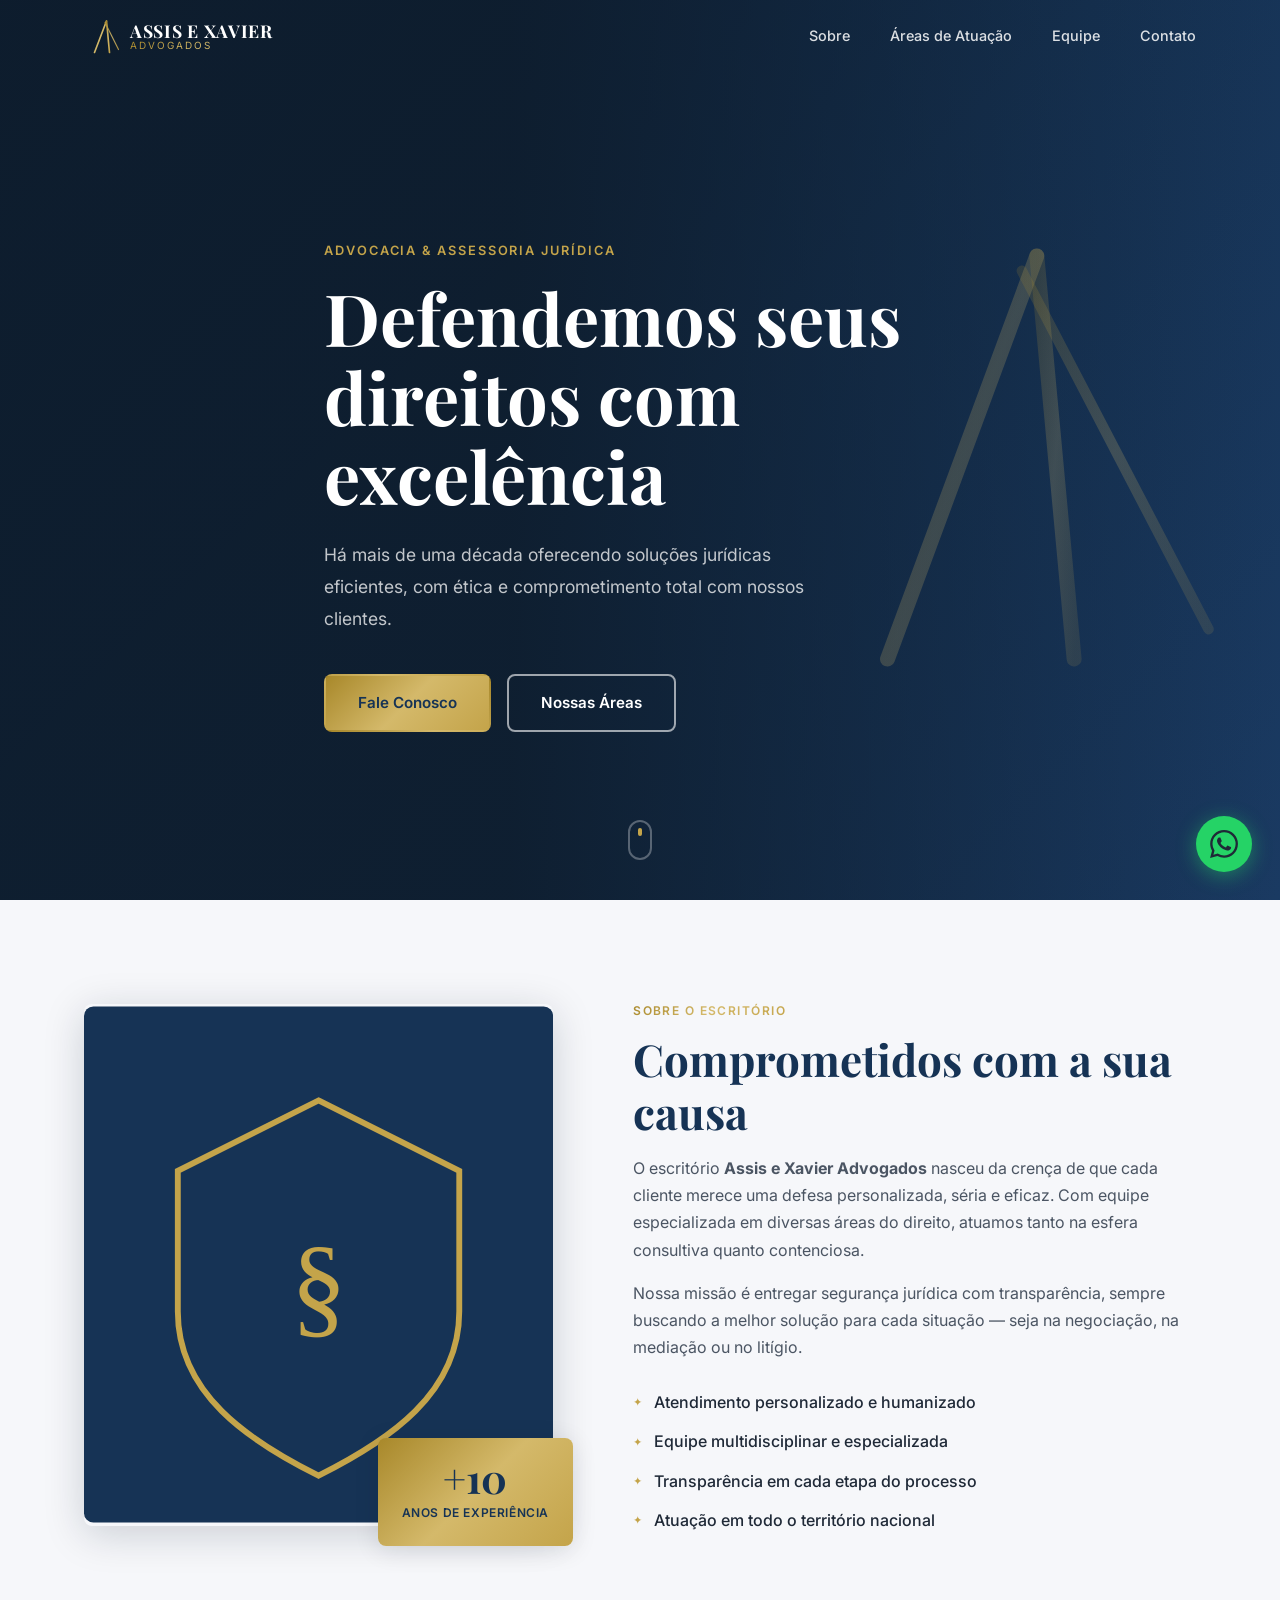
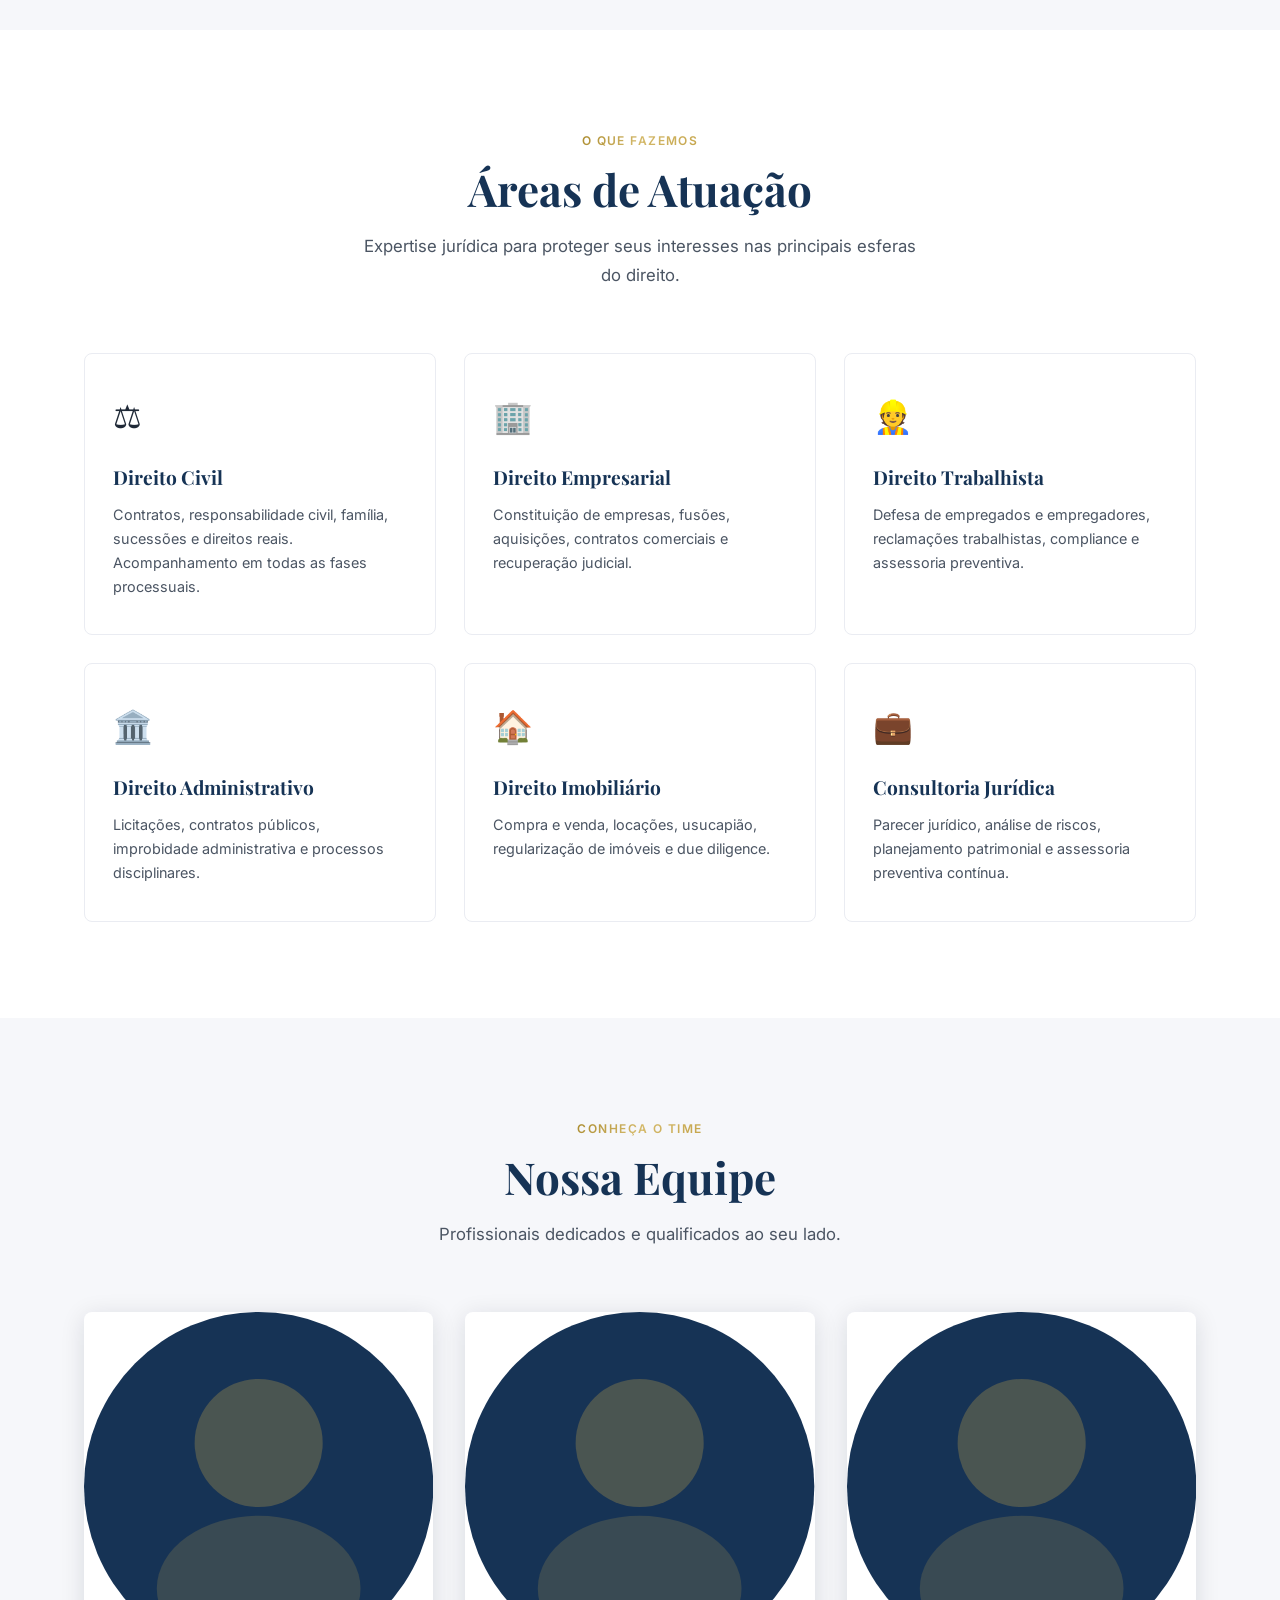
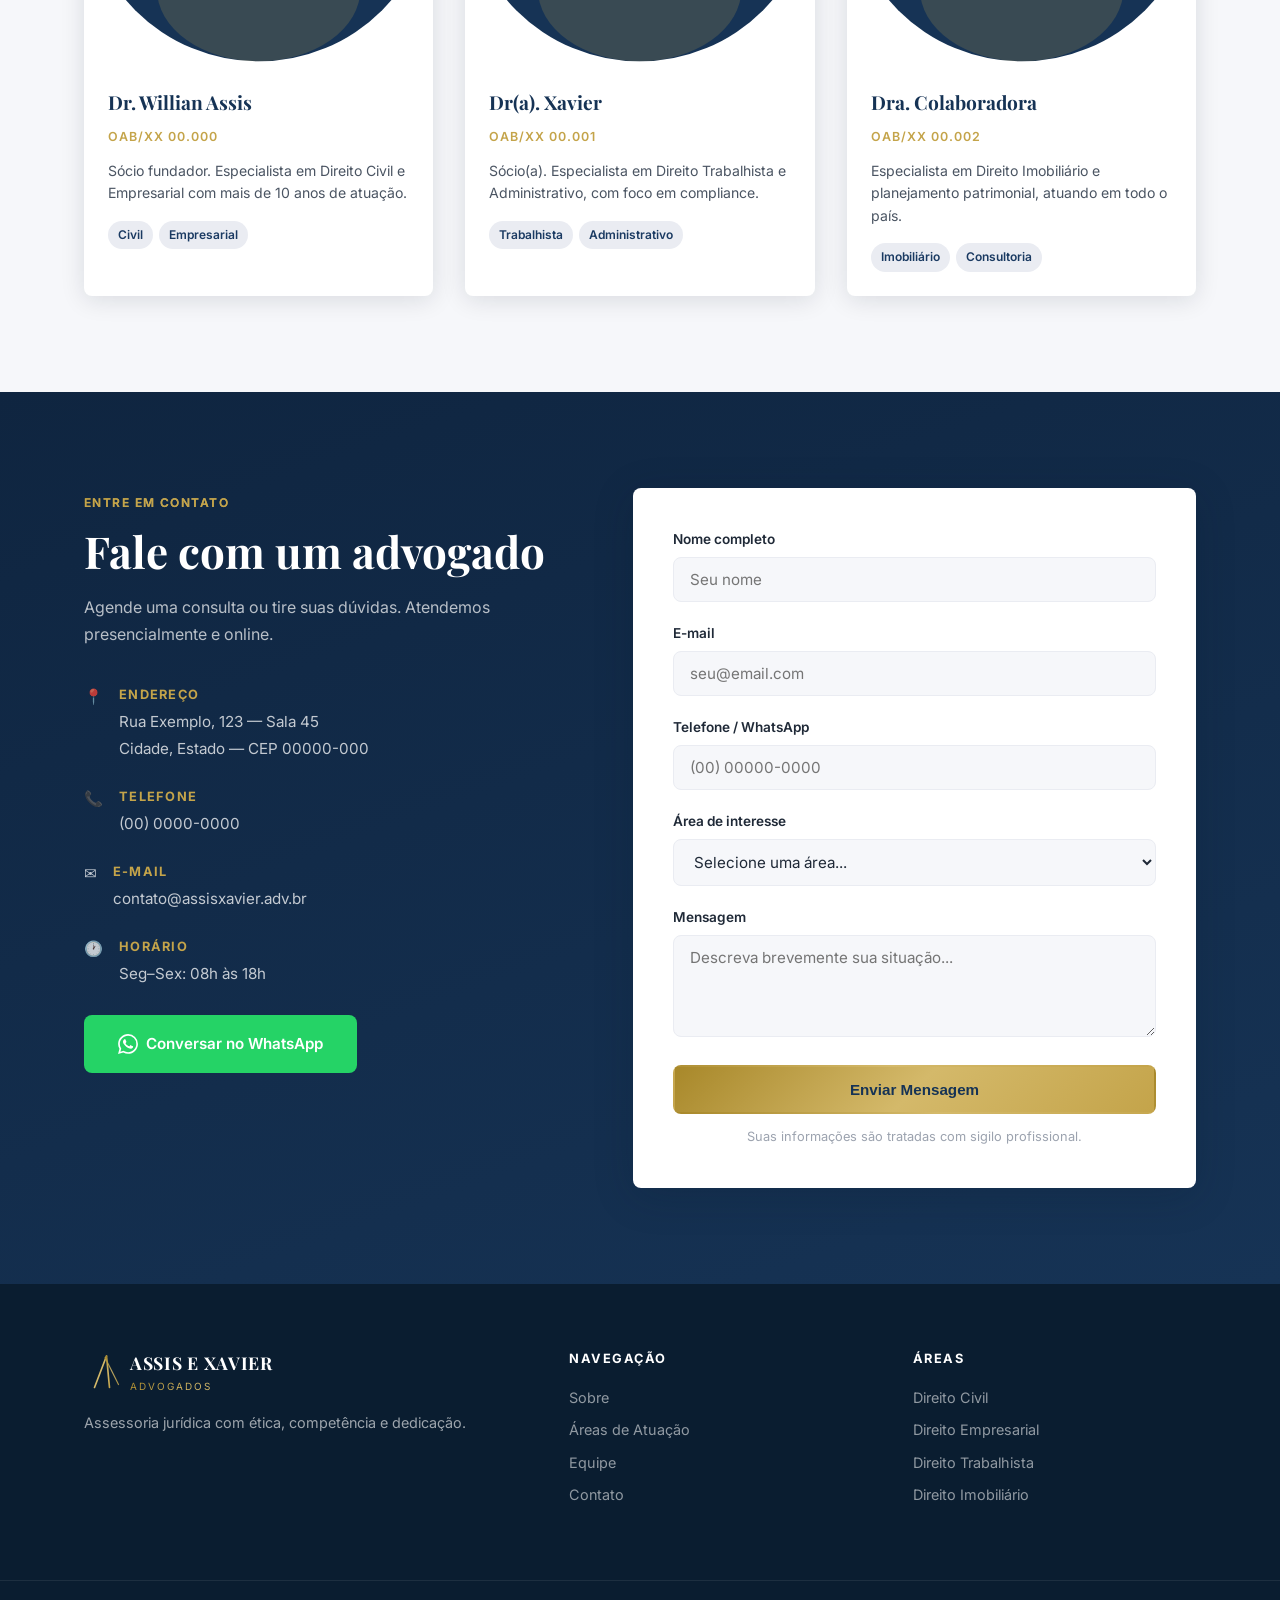
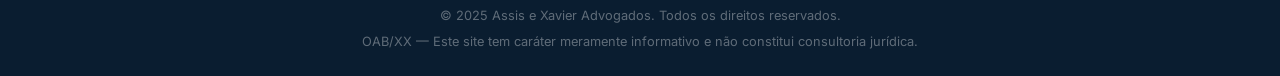
==== index.html @ 9a2f0e6f "Publish site preview via GitHub Pages" ====
<!DOCTYPE html>
<html lang="pt-BR">
<head>
  <meta charset="UTF-8" />
  <meta name="viewport" content="width=device-width, initial-scale=1.0" />
  <meta name="description" content="Assis e Xavier Advogados — Assessoria jurídica com excelência, ética e comprometimento." />
  <title>Assis e Xavier Advogados</title>
  <link rel="preconnect" href="https://fonts.googleapis.com" />
  <link rel="preconnect" href="https://fonts.gstatic.com" crossorigin />
  <link href="https://fonts.googleapis.com/css2?family=Playfair+Display:wght@400;600;700&family=Inter:wght@300;400;500;600&display=swap" rel="stylesheet" />
  <link rel="stylesheet" href="assets/css/style.css" />
</head>
<body>

  <!-- NAVBAR -->
  <header class="navbar" id="navbar">
    <div class="container navbar__inner">
      <a href="#inicio" class="navbar__logo">
        <svg class="logo-monogram" viewBox="0 0 48 52" fill="none" xmlns="http://www.w3.org/2000/svg" aria-hidden="true">
          <defs>
            <linearGradient id="gold-nav" x1="0%" y1="0%" x2="100%" y2="100%">
              <stop offset="0%" stop-color="#a8882a"/>
              <stop offset="50%" stop-color="#d4b96a"/>
              <stop offset="100%" stop-color="#c4a44a"/>
            </linearGradient>
          </defs>
          <line x1="14" y1="48" x2="30" y2="6" stroke="url(#gold-nav)" stroke-width="2.2" stroke-linecap="round"/>
          <line x1="30" y1="6" x2="34" y2="48" stroke="url(#gold-nav)" stroke-width="2.2" stroke-linecap="round"/>
          <line x1="18" y1="34" x2="32" y2="34" stroke="url(#gold-nav)" stroke-width="2.2" stroke-linecap="round"/>
          <line x1="28" y1="8" x2="46" y2="44" stroke="url(#gold-nav)" stroke-width="1.6" stroke-linecap="round" opacity="0.85"/>
        </svg>
        <div class="logo-text">
          <span class="logo-main">Assis e Xavier</span>
          <span class="logo-sub">Advogados</span>
        </div>
      </a>
      <nav class="navbar__nav" id="nav-menu">
        <a href="#sobre">Sobre</a>
        <a href="#areas">Áreas de Atuação</a>
        <a href="#equipe">Equipe</a>
        <a href="#contato">Contato</a>
      </nav>
      <button class="navbar__toggle" id="nav-toggle" aria-label="Menu">
        <span></span><span></span><span></span>
      </button>
    </div>
  </header>

  <!-- HERO -->
  <section class="hero" id="inicio">
    <div class="hero__overlay"></div>
    <svg class="hero__monogram" viewBox="0 0 300 320" fill="none" xmlns="http://www.w3.org/2000/svg" aria-hidden="true">
      <defs>
        <linearGradient id="gold-hero" x1="0%" y1="0%" x2="100%" y2="100%">
          <stop offset="0%" stop-color="#a8882a" stop-opacity="0.18"/>
          <stop offset="50%" stop-color="#d4b96a" stop-opacity="0.22"/>
          <stop offset="100%" stop-color="#c4a44a" stop-opacity="0.14"/>
        </linearGradient>
      </defs>
      <line x1="80" y1="300" x2="180" y2="30" stroke="url(#gold-hero)" stroke-width="10" stroke-linecap="round"/>
      <line x1="180" y1="30" x2="205" y2="300" stroke="url(#gold-hero)" stroke-width="10" stroke-linecap="round"/>
      <line x1="105" y1="210" x2="195" y2="210" stroke="url(#gold-hero)" stroke-width="10" stroke-linecap="round"/>
      <line x1="170" y1="40" x2="295" y2="280" stroke="url(#gold-hero)" stroke-width="7" stroke-linecap="round"/>
    </svg>
    <div class="container hero__content">
      <p class="hero__eyebrow">Advocacia &amp; Assessoria Jurídica</p>
      <h1 class="hero__title">Defendemos seus<br />direitos com excelência</h1>
      <p class="hero__subtitle">
        Há mais de uma década oferecendo soluções jurídicas eficientes,
        com ética e comprometimento total com nossos clientes.
      </p>
      <div class="hero__actions">
        <a href="#contato" class="btn btn--primary">Fale Conosco</a>
        <a href="#areas" class="btn btn--outline">Nossas Áreas</a>
      </div>
    </div>
    <div class="hero__scroll-hint"><span></span></div>
  </section>

  <!-- SOBRE -->
  <section class="section sobre" id="sobre">
    <div class="container sobre__grid">
      <div class="sobre__visual">
        <div class="sobre__badge">
          <strong>+10</strong>
          <span>anos de experiência</span>
        </div>
        <div class="sobre__img-wrap">
          <div class="sobre__img-placeholder">
            <svg viewBox="0 0 200 220" fill="none" xmlns="http://www.w3.org/2000/svg">
              <rect width="200" height="220" rx="4" fill="#163355"/>
              <path d="M100 40 L160 70 L160 130 C160 165 130 185 100 200 C70 185 40 165 40 130 L40 70 Z" fill="none" stroke="#c4a44a" stroke-width="2.5"/>
              <text x="100" y="135" text-anchor="middle" fill="#c4a44a" font-size="48" font-family="serif">§</text>
            </svg>
          </div>
        </div>
      </div>
      <div class="sobre__text">
        <span class="section-eyebrow">Sobre o escritório</span>
        <h2 class="section-title">Comprometidos com a sua causa</h2>
        <p>O escritório <strong>Assis e Xavier Advogados</strong> nasceu da crença de que cada cliente merece uma defesa personalizada, séria e eficaz. Com equipe especializada em diversas áreas do direito, atuamos tanto na esfera consultiva quanto contenciosa.</p>
        <p>Nossa missão é entregar segurança jurídica com transparência, sempre buscando a melhor solução para cada situação — seja na negociação, na mediação ou no litígio.</p>
        <ul class="sobre__diferenciais">
          <li><span class="diferencial-icon">✦</span> Atendimento personalizado e humanizado</li>
          <li><span class="diferencial-icon">✦</span> Equipe multidisciplinar e especializada</li>
          <li><span class="diferencial-icon">✦</span> Transparência em cada etapa do processo</li>
          <li><span class="diferencial-icon">✦</span> Atuação em todo o território nacional</li>
        </ul>
      </div>
    </div>
  </section>

  <!-- ÁREAS -->
  <section class="section areas" id="areas">
    <div class="container">
      <div class="section-header">
        <span class="section-eyebrow">O que fazemos</span>
        <h2 class="section-title">Áreas de Atuação</h2>
        <p class="section-desc">Expertise jurídica para proteger seus interesses nas principais esferas do direito.</p>
      </div>
      <div class="areas__grid">
        <div class="area-card"><div class="area-card__icon">⚖️</div><h3>Direito Civil</h3><p>Contratos, responsabilidade civil, família, sucessões e direitos reais. Acompanhamento em todas as fases processuais.</p></div>
        <div class="area-card"><div class="area-card__icon">🏢</div><h3>Direito Empresarial</h3><p>Constituição de empresas, fusões, aquisições, contratos comerciais e recuperação judicial.</p></div>
        <div class="area-card"><div class="area-card__icon">👷</div><h3>Direito Trabalhista</h3><p>Defesa de empregados e empregadores, reclamações trabalhistas, compliance e assessoria preventiva.</p></div>
        <div class="area-card"><div class="area-card__icon">🏛️</div><h3>Direito Administrativo</h3><p>Licitações, contratos públicos, improbidade administrativa e processos disciplinares.</p></div>
        <div class="area-card"><div class="area-card__icon">🏠</div><h3>Direito Imobiliário</h3><p>Compra e venda, locações, usucapião, regularização de imóveis e due diligence.</p></div>
        <div class="area-card"><div class="area-card__icon">💼</div><h3>Consultoria Jurídica</h3><p>Parecer jurídico, análise de riscos, planejamento patrimonial e assessoria preventiva contínua.</p></div>
      </div>
    </div>
  </section>

  <!-- EQUIPE -->
  <section class="section equipe" id="equipe">
    <div class="container">
      <div class="section-header">
        <span class="section-eyebrow">Conheça o time</span>
        <h2 class="section-title">Nossa Equipe</h2>
        <p class="section-desc">Profissionais dedicados e qualificados ao seu lado.</p>
      </div>
      <div class="equipe__grid">
        <div class="membro-card">
          <div class="membro-card__avatar"><svg viewBox="0 0 120 120" xmlns="http://www.w3.org/2000/svg"><circle cx="60" cy="60" r="60" fill="#163355"/><circle cx="60" cy="45" r="22" fill="#c4a44a" opacity="0.3"/><ellipse cx="60" cy="95" rx="35" ry="25" fill="#c4a44a" opacity="0.2"/></svg></div>
          <div class="membro-card__info">
            <h3>Dr. Willian Assis</h3>
            <span class="membro-oab">OAB/XX 00.000</span>
            <p>Sócio fundador. Especialista em Direito Civil e Empresarial com mais de 10 anos de atuação.</p>
            <div class="membro-card__areas"><span>Civil</span><span>Empresarial</span></div>
          </div>
        </div>
        <div class="membro-card">
          <div class="membro-card__avatar"><svg viewBox="0 0 120 120" xmlns="http://www.w3.org/2000/svg"><circle cx="60" cy="60" r="60" fill="#163355"/><circle cx="60" cy="45" r="22" fill="#c4a44a" opacity="0.3"/><ellipse cx="60" cy="95" rx="35" ry="25" fill="#c4a44a" opacity="0.2"/></svg></div>
          <div class="membro-card__info">
            <h3>Dr(a). Xavier</h3>
            <span class="membro-oab">OAB/XX 00.001</span>
            <p>Sócio(a). Especialista em Direito Trabalhista e Administrativo, com foco em compliance.</p>
            <div class="membro-card__areas"><span>Trabalhista</span><span>Administrativo</span></div>
          </div>
        </div>
        <div class="membro-card">
          <div class="membro-card__avatar"><svg viewBox="0 0 120 120" xmlns="http://www.w3.org/2000/svg"><circle cx="60" cy="60" r="60" fill="#163355"/><circle cx="60" cy="45" r="22" fill="#c4a44a" opacity="0.3"/><ellipse cx="60" cy="95" rx="35" ry="25" fill="#c4a44a" opacity="0.2"/></svg></div>
          <div class="membro-card__info">
            <h3>Dra. Colaboradora</h3>
            <span class="membro-oab">OAB/XX 00.002</span>
            <p>Especialista em Direito Imobiliário e planejamento patrimonial, atuando em todo o país.</p>
            <div class="membro-card__areas"><span>Imobiliário</span><span>Consultoria</span></div>
          </div>
        </div>
      </div>
    </div>
  </section>

  <!-- CONTATO -->
  <section class="section contato" id="contato">
    <div class="container contato__grid">
      <div class="contato__info">
        <span class="section-eyebrow">Entre em contato</span>
        <h2 class="section-title">Fale com um advogado</h2>
        <p>Agende uma consulta ou tire suas dúvidas. Atendemos presencialmente e online.</p>
        <ul class="contato__lista">
          <li><span class="contato-icon">📍</span><div><strong>Endereço</strong><span>Rua Exemplo, 123 — Sala 45<br />Cidade, Estado — CEP 00000-000</span></div></li>
          <li><span class="contato-icon">📞</span><div><strong>Telefone</strong><span>(00) 0000-0000</span></div></li>
          <li><span class="contato-icon">✉️</span><div><strong>E-mail</strong><span>contato@assisxavier.adv.br</span></div></li>
          <li><span class="contato-icon">🕐</span><div><strong>Horário</strong><span>Seg–Sex: 08h às 18h</span></div></li>
        </ul>
        <a href="https://wa.me/5500000000000" class="btn btn--whatsapp" target="_blank" rel="noopener">
          <svg viewBox="0 0 24 24" fill="currentColor" width="20" height="20"><path d="M17.472 14.382c-.297-.149-1.758-.867-2.03-.967-.273-.099-.471-.148-.67.15-.197.297-.767.966-.94 1.164-.173.199-.347.223-.644.075-.297-.15-1.255-.463-2.39-1.475-.883-.788-1.48-1.761-1.653-2.059-.173-.297-.018-.458.13-.606.134-.133.298-.347.446-.52.149-.174.198-.298.298-.497.099-.198.05-.371-.025-.52-.075-.149-.669-1.612-.916-2.207-.242-.579-.487-.5-.669-.51-.173-.008-.371-.01-.57-.01-.198 0-.52.074-.792.372-.272.297-1.04 1.016-1.04 2.479 0 1.462 1.065 2.875 1.213 3.074.149.198 2.096 3.2 5.077 4.487.709.306 1.262.489 1.694.625.712.227 1.36.195 1.871.118.571-.085 1.758-.719 2.006-1.413.248-.694.248-1.289.173-1.413-.074-.124-.272-.198-.57-.347m-5.421 7.403h-.004a9.87 9.87 0 01-5.031-1.378l-.361-.214-3.741.982.998-3.648-.235-.374a9.86 9.86 0 01-1.51-5.26c.001-5.45 4.436-9.884 9.888-9.884 2.64 0 5.122 1.03 6.988 2.898a9.825 9.825 0 012.893 6.994c-.003 5.45-4.437 9.884-9.885 9.884m8.413-18.297A11.815 11.815 0 0012.05 0C5.495 0 .16 5.335.157 11.892c0 2.096.547 4.142 1.588 5.945L.057 24l6.305-1.654a11.882 11.882 0 005.683 1.448h.005c6.554 0 11.89-5.335 11.893-11.893a11.821 11.821 0 00-3.48-8.413z"/></svg>
          Conversar no WhatsApp
        </a>
      </div>
      <form class="contato__form" id="form-contato" novalidate>
        <div class="form-group"><label for="nome">Nome completo</label><input type="text" id="nome" name="nome" placeholder="Seu nome" required /></div>
        <div class="form-group"><label for="email">E-mail</label><input type="email" id="email" name="email" placeholder="seu@email.com" required /></div>
        <div class="form-group"><label for="telefone">Telefone / WhatsApp</label><input type="tel" id="telefone" name="telefone" placeholder="(00) 00000-0000" /></div>
        <div class="form-group"><label for="assunto">Área de interesse</label><select id="assunto" name="assunto"><option value="">Selecione uma área...</option><option>Direito Civil</option><option>Direito Empresarial</option><option>Direito Trabalhista</option><option>Direito Administrativo</option><option>Direito Imobiliário</option><option>Consultoria Jurídica</option><option>Outro</option></select></div>
        <div class="form-group"><label for="mensagem">Mensagem</label><textarea id="mensagem" name="mensagem" rows="4" placeholder="Descreva brevemente sua situação..."></textarea></div>
        <button type="submit" class="btn btn--primary btn--full">Enviar Mensagem</button>
        <p class="form-disclaimer">Suas informações são tratadas com sigilo profissional.</p>
      </form>
    </div>
  </section>

  <!-- FOOTER -->
  <footer class="footer">
    <div class="container footer__inner">
      <div class="footer__brand">
        <div class="footer__logo">
          <svg class="logo-monogram" viewBox="0 0 48 52" fill="none" xmlns="http://www.w3.org/2000/svg">
            <defs><linearGradient id="gold-ft" x1="0%" y1="0%" x2="100%" y2="100%"><stop offset="0%" stop-color="#a8882a"/><stop offset="50%" stop-color="#d4b96a"/><stop offset="100%" stop-color="#c4a44a"/></linearGradient></defs>
            <line x1="14" y1="48" x2="30" y2="6" stroke="url(#gold-ft)" stroke-width="2.2" stroke-linecap="round"/>
            <line x1="30" y1="6" x2="34" y2="48" stroke="url(#gold-ft)" stroke-width="2.2" stroke-linecap="round"/>
            <line x1="18" y1="34" x2="32" y2="34" stroke="url(#gold-ft)" stroke-width="2.2" stroke-linecap="round"/>
            <line x1="28" y1="8" x2="46" y2="44" stroke="url(#gold-ft)" stroke-width="1.6" stroke-linecap="round" opacity="0.85"/>
          </svg>
          <div class="logo-text"><span class="logo-main">Assis e Xavier</span><span class="logo-sub">Advogados</span></div>
        </div>
        <p>Assessoria jurídica com ética, competência e dedicação.</p>
      </div>
      <div class="footer__links"><h4>Navegação</h4><a href="#sobre">Sobre</a><a href="#areas">Áreas de Atuação</a><a href="#equipe">Equipe</a><a href="#contato">Contato</a></div>
      <div class="footer__links"><h4>Áreas</h4><a href="#areas">Direito Civil</a><a href="#areas">Direito Empresarial</a><a href="#areas">Direito Trabalhista</a><a href="#areas">Direito Imobiliário</a></div>
    </div>
    <div class="footer__bottom"><div class="container"><p>© 2025 Assis e Xavier Advogados. Todos os direitos reservados.</p><p>OAB/XX — Este site tem caráter meramente informativo e não constitui consultoria jurídica.</p></div></div>
  </footer>

  <a href="https://wa.me/5500000000000" class="whatsapp-float" target="_blank" rel="noopener" aria-label="WhatsApp">
    <svg viewBox="0 0 24 24" fill="currentColor"><path d="M17.472 14.382c-.297-.149-1.758-.867-2.03-.967-.273-.099-.471-.148-.67.15-.197.297-.767.966-.94 1.164-.173.199-.347.223-.644.075-.297-.15-1.255-.463-2.39-1.475-.883-.788-1.48-1.761-1.653-2.059-.173-.297-.018-.458.13-.606.134-.133.298-.347.446-.52.149-.174.198-.298.298-.497.099-.198.05-.371-.025-.52-.075-.149-.669-1.612-.916-2.207-.242-.579-.487-.5-.669-.51-.173-.008-.371-.01-.57-.01-.198 0-.52.074-.792.372-.272.297-1.04 1.016-1.04 2.479 0 1.462 1.065 2.875 1.213 3.074.149.198 2.096 3.2 5.077 4.487.709.306 1.262.489 1.694.625.712.227 1.36.195 1.871.118.571-.085 1.758-.719 2.006-1.413.248-.694.248-1.289.173-1.413-.074-.124-.272-.198-.57-.347m-5.421 7.403h-.004a9.87 9.87 0 01-5.031-1.378l-.361-.214-3.741.982.998-3.648-.235-.374a9.86 9.86 0 01-1.51-5.26c.001-5.45 4.436-9.884 9.888-9.884 2.64 0 5.122 1.03 6.988 2.898a9.825 9.825 0 012.893 6.994c-.003 5.45-4.437 9.884-9.885 9.884m8.413-18.297A11.815 11.815 0 0012.05 0C5.495 0 .16 5.335.157 11.892c0 2.096.547 4.142 1.588 5.945L.057 24l6.305-1.654a11.882 11.882 0 005.683 1.448h.005c6.554 0 11.89-5.335 11.893-11.893a11.821 11.821 0 00-3.48-8.413z"/></svg>
  </a>

  <script src="assets/js/main.js"></script>
</body>
</html>
---- assets/css/style.css ----
*, *::before, *::after { box-sizing: border-box; margin: 0; padding: 0; }

:root {
  --navy:    #163355;
  --navy-2:  #1a3a62;
  --navy-3:  #1f4275;
  --gold:    #c4a44a;
  --gold-lt: #d9bd72;
  --gold-dk: #a8882a;
  --gold-gradient: linear-gradient(135deg, #a8882a 0%, #d4b96a 50%, #c4a44a 100%);
  --white:   #ffffff;
  --gray-50: #f6f7fa;
  --gray-100:#eaecf2;
  --gray-400:#9ca3af;
  --gray-600:#4b5563;
  --gray-800:#1f2937;
  --font-serif: 'Playfair Display', Georgia, serif;
  --font-sans:  'Inter', system-ui, sans-serif;
  --radius: 8px;
  --shadow: 0 4px 24px rgba(13,27,42,.12);
  --shadow-lg: 0 8px 40px rgba(13,27,42,.18);
  --transition: .25s ease;
  --navbar-h: 72px;
}

html { scroll-behavior: smooth; }
body { font-family: var(--font-sans); color: var(--gray-800); background: var(--white); line-height: 1.7; -webkit-font-smoothing: antialiased; }
img { display: block; max-width: 100%; }
a { text-decoration: none; color: inherit; }

.container { max-width: 1160px; margin-inline: auto; padding-inline: 24px; }
.section { padding-block: 96px; }

.section-eyebrow {
  display: inline-block;
  font-size: .75rem;
  font-weight: 600;
  letter-spacing: .12em;
  text-transform: uppercase;
  background: var(--gold-gradient);
  -webkit-background-clip: text;
  -webkit-text-fill-color: transparent;
  background-clip: text;
  margin-bottom: 12px;
}

.section-title { font-family: var(--font-serif); font-size: clamp(1.75rem, 4vw, 2.75rem); font-weight: 700; color: var(--navy); line-height: 1.2; margin-bottom: 16px; }
.section-desc { font-size: 1.05rem; color: var(--gray-600); max-width: 560px; }
.section-header { text-align: center; margin-bottom: 64px; }
.section-header .section-desc { margin-inline: auto; }

.btn { display: inline-flex; align-items: center; gap: 8px; padding: 14px 32px; border-radius: var(--radius); font-weight: 600; font-size: .95rem; cursor: pointer; border: 2px solid transparent; transition: var(--transition); white-space: nowrap; }
.btn--primary { background: var(--gold-gradient); color: var(--navy); }
.btn--primary:hover { filter: brightness(1.1); transform: translateY(-2px); }
.btn--outline { border-color: rgba(255,255,255,.6); color: var(--white); }
.btn--outline:hover { background: rgba(255,255,255,.1); transform: translateY(-2px); }
.btn--whatsapp { background: #25d366; color: #fff; margin-top: 28px; }
.btn--whatsapp:hover { background: #1ebe5d; transform: translateY(-2px); }
.btn--full { width: 100%; justify-content: center; }

.navbar { position: fixed; top: 0; left: 0; right: 0; z-index: 100; height: var(--navbar-h); background: transparent; transition: background var(--transition), box-shadow var(--transition); }
.navbar.scrolled { background: var(--navy); box-shadow: 0 2px 20px rgba(0,0,0,.3); }
.navbar__inner { display: flex; align-items: center; justify-content: space-between; height: 100%; }
.navbar__logo { display: flex; align-items: center; gap: 10px; line-height: 1.1; }
.logo-monogram { width: 36px; height: 40px; flex-shrink: 0; }
.logo-text { display: flex; flex-direction: column; }
.navbar__logo .logo-main { font-family: var(--font-serif); font-size: 1.1rem; font-weight: 700; color: var(--white); letter-spacing: .04em; text-transform: uppercase; }
.navbar__logo .logo-sub { font-size: .62rem; letter-spacing: .2em; text-transform: uppercase; background: var(--gold-gradient); -webkit-background-clip: text; -webkit-text-fill-color: transparent; background-clip: text; }
.navbar__nav { display: flex; gap: 40px; align-items: center; }
.navbar__nav a { font-size: .9rem; font-weight: 500; color: rgba(255,255,255,.85); transition: color var(--transition); position: relative; }
.navbar__nav a::after { content: ''; position: absolute; bottom: -4px; left: 0; width: 0; height: 2px; background: var(--gold); transition: width var(--transition); }
.navbar__nav a:hover { color: var(--white); }
.navbar__nav a:hover::after { width: 100%; }
.navbar__toggle { display: none; flex-direction: column; gap: 5px; background: none; border: none; cursor: pointer; padding: 4px; }
.navbar__toggle span { display: block; width: 24px; height: 2px; background: var(--white); border-radius: 2px; transition: var(--transition); }

.hero { position: relative; min-height: 100vh; display: flex; align-items: center; background: linear-gradient(135deg, #0f2540 0%, var(--navy) 50%, var(--navy-2) 100%); overflow: hidden; }
.hero__monogram { position: absolute; right: 5%; top: 50%; transform: translateY(-50%); width: clamp(280px, 35vw, 500px); pointer-events: none; user-select: none; }
.hero__overlay { position: absolute; inset: 0; background: linear-gradient(to right, rgba(13,27,42,.85) 40%, transparent 100%); }
.hero__content { position: relative; z-index: 1; max-width: 680px; padding-top: var(--navbar-h); }
.hero__eyebrow { font-size: .8rem; font-weight: 600; letter-spacing: .15em; text-transform: uppercase; color: var(--gold); margin-bottom: 16px; }
.hero__title { font-family: var(--font-serif); font-size: clamp(2.5rem, 6vw, 4.5rem); font-weight: 700; color: var(--white); line-height: 1.1; margin-bottom: 24px; }
.hero__subtitle { font-size: 1.1rem; color: rgba(255,255,255,.75); max-width: 520px; margin-bottom: 40px; line-height: 1.8; }
.hero__actions { display: flex; gap: 16px; flex-wrap: wrap; }
.hero__scroll-hint { position: absolute; bottom: 40px; left: 50%; transform: translateX(-50%); }
.hero__scroll-hint span { display: block; width: 24px; height: 40px; border: 2px solid rgba(255,255,255,.3); border-radius: 12px; position: relative; }
.hero__scroll-hint span::after { content: ''; position: absolute; top: 6px; left: 50%; transform: translateX(-50%); width: 4px; height: 8px; background: var(--gold); border-radius: 2px; animation: scroll-dot 1.8s ease-in-out infinite; }
@keyframes scroll-dot { 0%, 100% { transform: translateX(-50%) translateY(0); opacity: 1; } 80% { transform: translateX(-50%) translateY(12px); opacity: 0; } }

.sobre { background: var(--gray-50); }
.sobre__grid { display: grid; grid-template-columns: 1fr 1.2fr; gap: 80px; align-items: center; }
.sobre__visual { position: relative; }
.sobre__img-wrap { border-radius: var(--radius); overflow: hidden; box-shadow: var(--shadow-lg); }
.sobre__img-placeholder svg { width: 100%; height: auto; display: block; aspect-ratio: 9/10; }
.sobre__badge { position: absolute; bottom: -20px; right: -20px; background: var(--gold-gradient); color: var(--navy); border-radius: var(--radius); padding: 20px 24px; text-align: center; box-shadow: var(--shadow); z-index: 1; }
.sobre__badge strong { display: block; font-family: var(--font-serif); font-size: 2.5rem; font-weight: 700; line-height: 1; }
.sobre__badge span { font-size: .75rem; font-weight: 600; letter-spacing: .05em; text-transform: uppercase; }
.sobre__text p { color: var(--gray-600); margin-bottom: 16px; }
.sobre__diferenciais { list-style: none; margin-top: 28px; display: flex; flex-direction: column; gap: 12px; }
.sobre__diferenciais li { display: flex; align-items: center; gap: 12px; font-weight: 500; color: var(--gray-800); }
.diferencial-icon { color: var(--gold); font-size: .7rem; flex-shrink: 0; }

.areas { background: var(--white); }
.areas__grid { display: grid; grid-template-columns: repeat(3, 1fr); gap: 28px; }
.area-card { padding: 36px 28px; border: 1px solid var(--gray-100); border-radius: var(--radius); transition: transform var(--transition), box-shadow var(--transition), border-color var(--transition); }
.area-card:hover { transform: translateY(-6px); box-shadow: var(--shadow-lg); border-color: var(--gold-lt); }
.area-card__icon { font-size: 2rem; margin-bottom: 16px; }
.area-card h3 { font-family: var(--font-serif); font-size: 1.2rem; color: var(--navy); margin-bottom: 10px; }
.area-card p { font-size: .9rem; color: var(--gray-600); line-height: 1.65; }

.equipe { background: var(--gray-50); }
.equipe__grid { display: grid; grid-template-columns: repeat(3, 1fr); gap: 32px; }
.membro-card { background: var(--white); border-radius: var(--radius); overflow: hidden; box-shadow: var(--shadow); transition: transform var(--transition), box-shadow var(--transition); }
.membro-card:hover { transform: translateY(-6px); box-shadow: var(--shadow-lg); }
.membro-card__avatar svg { width: 100%; aspect-ratio: 1; display: block; }
.membro-card__info { padding: 24px; }
.membro-card__info h3 { font-family: var(--font-serif); font-size: 1.2rem; color: var(--navy); margin-bottom: 4px; }
.membro-oab { display: inline-block; font-size: .78rem; font-weight: 600; letter-spacing: .08em; color: var(--gold); text-transform: uppercase; margin-bottom: 12px; }
.membro-card__info p { font-size: .88rem; color: var(--gray-600); line-height: 1.6; margin-bottom: 16px; }
.membro-card__areas { display: flex; flex-wrap: wrap; gap: 6px; }
.membro-card__areas span { background: var(--gray-100); color: var(--navy-2); font-size: .75rem; font-weight: 600; padding: 4px 10px; border-radius: 20px; }

.contato { background: linear-gradient(160deg, #0f2540 0%, var(--navy) 100%); color: var(--white); }
.contato .section-title { color: var(--white); }
.contato .section-eyebrow { -webkit-text-fill-color: var(--gold); color: var(--gold); }
.contato__grid { display: grid; grid-template-columns: 1fr 1.2fr; gap: 80px; align-items: start; }
.contato__info p { color: rgba(255,255,255,.7); margin-bottom: 0; font-size: 1rem; }
.contato__lista { list-style: none; margin-top: 36px; display: flex; flex-direction: column; gap: 24px; }
.contato__lista li { display: flex; align-items: flex-start; gap: 16px; }
.contato-icon { font-size: 1.2rem; flex-shrink: 0; margin-top: 2px; }
.contato__lista strong { display: block; font-size: .8rem; letter-spacing: .1em; text-transform: uppercase; color: var(--gold); margin-bottom: 2px; }
.contato__lista span { color: rgba(255,255,255,.75); font-size: .95rem; line-height: 1.5; }

.contato__form { background: var(--white); border-radius: var(--radius); padding: 40px; box-shadow: var(--shadow-lg); }
.form-group { margin-bottom: 20px; }
.form-group label { display: block; font-size: .85rem; font-weight: 600; color: var(--gray-800); margin-bottom: 6px; }
.form-group input, .form-group select, .form-group textarea { width: 100%; padding: 12px 16px; border: 1.5px solid var(--gray-100); border-radius: var(--radius); font-family: var(--font-sans); font-size: .95rem; color: var(--gray-800); background: var(--gray-50); transition: border-color var(--transition); outline: none; resize: vertical; }
.form-group input:focus, .form-group select:focus, .form-group textarea:focus { border-color: var(--navy-2); background: var(--white); }
.form-disclaimer { text-align: center; font-size: .8rem; color: var(--gray-400); margin-top: 12px; }

.footer { background: #0a1d30; color: rgba(255,255,255,.6); }
.footer__inner { display: grid; grid-template-columns: 1.5fr 1fr 1fr; gap: 60px; padding-block: 64px; }
.footer__logo { display: flex; align-items: center; gap: 10px; margin-bottom: 16px; }
.footer__logo .logo-monogram { width: 36px; height: 40px; }
.footer__brand .logo-main { font-family: var(--font-serif); font-size: 1.1rem; font-weight: 700; color: var(--white); text-transform: uppercase; letter-spacing: .04em; }
.footer__brand .logo-sub { font-size: .62rem; letter-spacing: .2em; text-transform: uppercase; background: var(--gold-gradient); -webkit-background-clip: text; -webkit-text-fill-color: transparent; background-clip: text; }
.footer__brand p { font-size: .9rem; line-height: 1.7; }
.footer__links h4 { font-size: .8rem; font-weight: 700; letter-spacing: .12em; text-transform: uppercase; color: var(--white); margin-bottom: 16px; }
.footer__links a { display: block; font-size: .9rem; color: rgba(255,255,255,.55); margin-bottom: 8px; transition: color var(--transition); }
.footer__links a:hover { color: var(--gold); }
.footer__bottom { border-top: 1px solid rgba(255,255,255,.08); padding-block: 24px; }
.footer__bottom .container { display: flex; flex-direction: column; gap: 4px; align-items: center; text-align: center; }
.footer__bottom p { font-size: .8rem; color: rgba(255,255,255,.35); }

.whatsapp-float { position: fixed; bottom: 28px; right: 28px; z-index: 200; width: 56px; height: 56px; background: #25d366; border-radius: 50%; display: flex; align-items: center; justify-content: center; box-shadow: 0 4px 20px rgba(37,211,102,.45); transition: transform var(--transition), box-shadow var(--transition); }
.whatsapp-float svg { width: 28px; height: 28px; }
.whatsapp-float:hover { transform: scale(1.1); box-shadow: 0 6px 28px rgba(37,211,102,.55); }

@media (max-width: 1024px) {
  .areas__grid, .equipe__grid { grid-template-columns: repeat(2, 1fr); }
  .sobre__grid { grid-template-columns: 1fr; gap: 60px; }
  .sobre__visual { max-width: 400px; margin-inline: auto; }
  .contato__grid { grid-template-columns: 1fr; gap: 48px; }
  .footer__inner { grid-template-columns: 1fr 1fr; }
}

@media (max-width: 768px) {
  :root { --navbar-h: 64px; }
  .section { padding-block: 64px; }
  .navbar__nav { display: none; position: absolute; top: var(--navbar-h); left: 0; right: 0; background: var(--navy); flex-direction: column; gap: 0; padding: 16px 0 24px; }
  .navbar__nav.open { display: flex; }
  .navbar__nav a { padding: 12px 24px; width: 100%; }
  .navbar__nav a::after { display: none; }
  .navbar__toggle { display: flex; }
  .areas__grid { grid-template-columns: 1fr; }
  .equipe__grid { grid-template-columns: 1fr; max-width: 400px; margin-inline: auto; }
  .footer__inner { grid-template-columns: 1fr; gap: 40px; }
  .contato__form { padding: 28px 20px; }
}
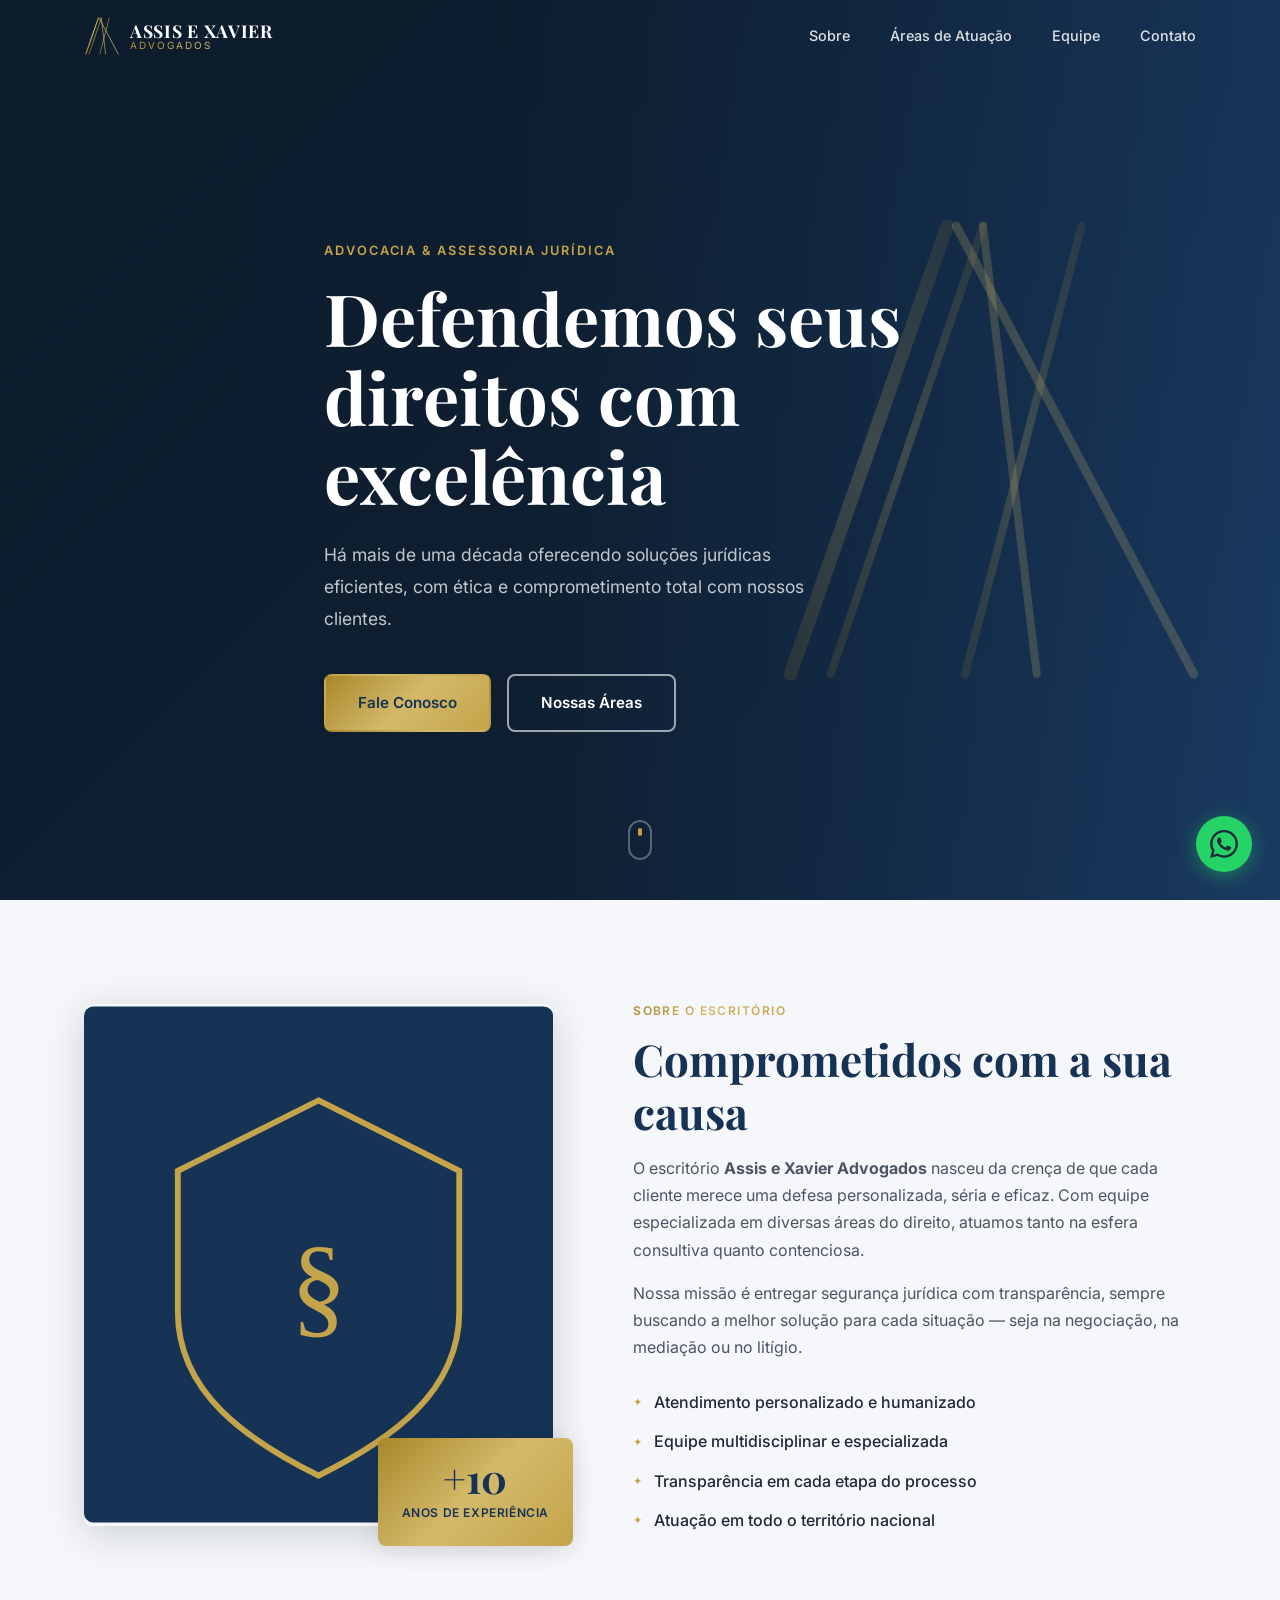
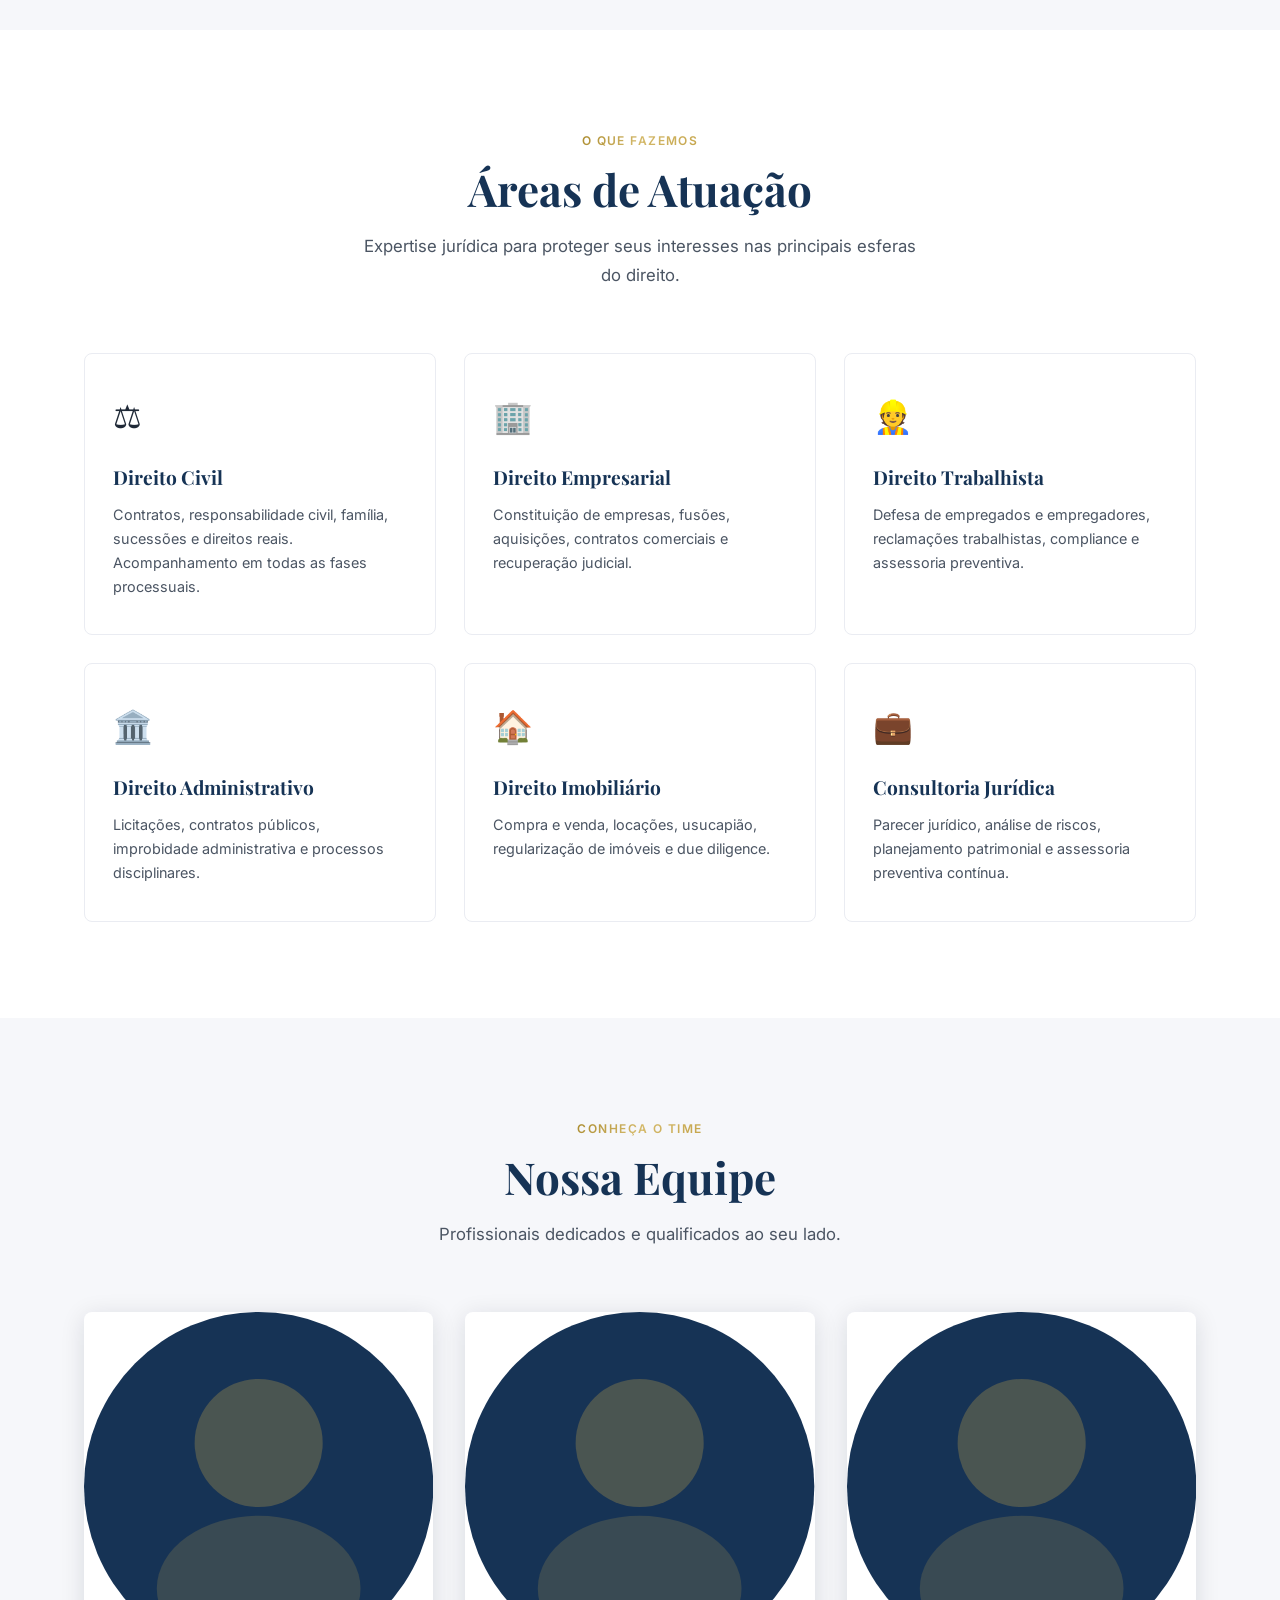
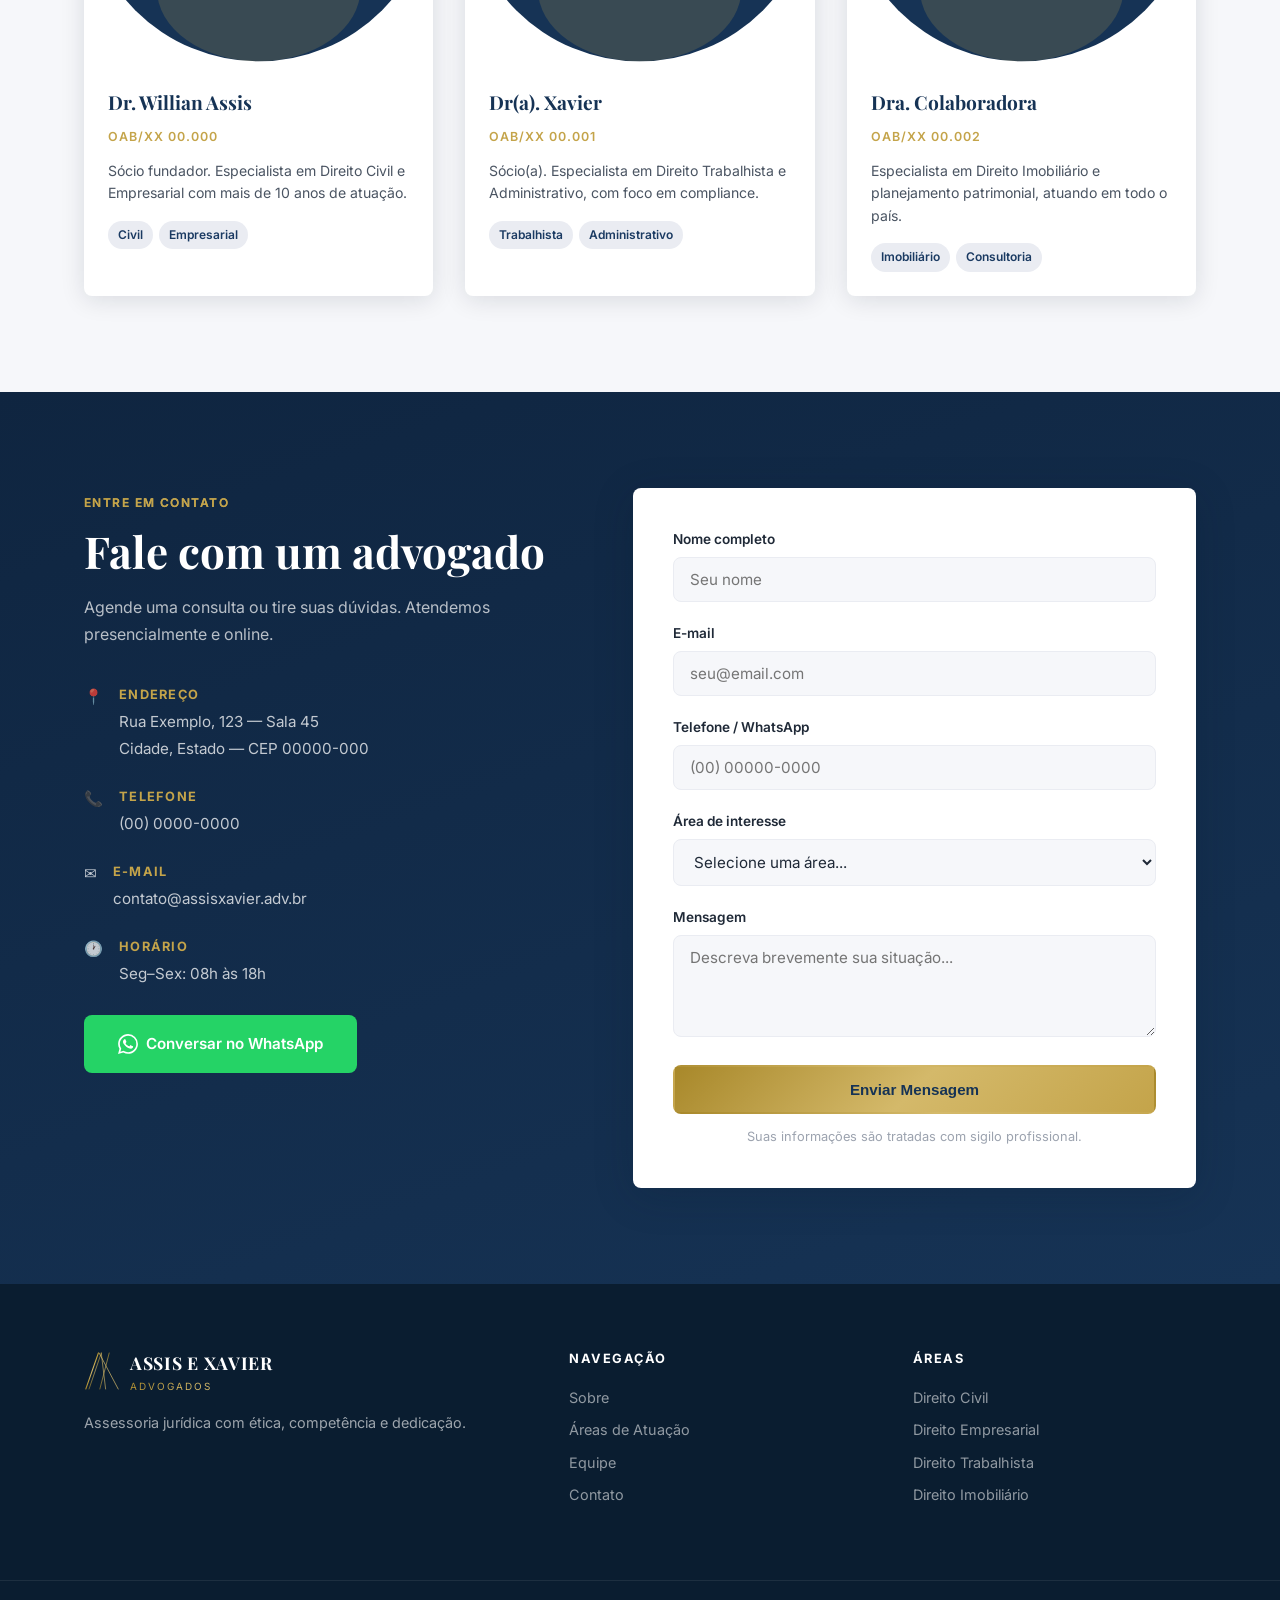
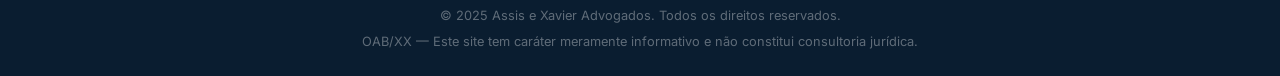
==== commit b90d40a8: "Fix AX monogram SVG to match brand logo" ====
--- a/index.html
+++ b/index.html
@@ -16,18 +16,20 @@
   <header class="navbar" id="navbar">
     <div class="container navbar__inner">
       <a href="#inicio" class="navbar__logo">
-        <svg class="logo-monogram" viewBox="0 0 48 52" fill="none" xmlns="http://www.w3.org/2000/svg" aria-hidden="true">
+        <svg class="logo-monogram" viewBox="0 0 100 110" fill="none" xmlns="http://www.w3.org/2000/svg" aria-hidden="true">
           <defs>
-            <linearGradient id="gold-nav" x1="0%" y1="0%" x2="100%" y2="100%">
+            <linearGradient id="gold-nav" x1="0%" y1="100%" x2="100%" y2="0%">
               <stop offset="0%" stop-color="#a8882a"/>
               <stop offset="50%" stop-color="#d4b96a"/>
-              <stop offset="100%" stop-color="#c4a44a"/>
+              <stop offset="100%" stop-color="#b8962e"/>
             </linearGradient>
           </defs>
-          <line x1="14" y1="48" x2="30" y2="6" stroke="url(#gold-nav)" stroke-width="2.2" stroke-linecap="round"/>
-          <line x1="30" y1="6" x2="34" y2="48" stroke="url(#gold-nav)" stroke-width="2.2" stroke-linecap="round"/>
-          <line x1="18" y1="34" x2="32" y2="34" stroke="url(#gold-nav)" stroke-width="2.2" stroke-linecap="round"/>
-          <line x1="28" y1="8" x2="46" y2="44" stroke="url(#gold-nav)" stroke-width="1.6" stroke-linecap="round" opacity="0.85"/>
+          <line x1="5" y1="105" x2="40" y2="5" stroke="url(#gold-nav)" stroke-width="3" stroke-linecap="round"/>
+          <line x1="14" y1="105" x2="48" y2="5" stroke="url(#gold-nav)" stroke-width="1.8" stroke-linecap="round"/>
+          <line x1="18" y1="72" x2="50" y2="72" stroke="url(#gold-nav)" stroke-width="2" stroke-linecap="round"/>
+          <line x1="48" y1="5" x2="60" y2="105" stroke="url(#gold-nav)" stroke-width="1.8" stroke-linecap="round"/>
+          <line x1="42" y1="5" x2="95" y2="105" stroke="url(#gold-nav)" stroke-width="2" stroke-linecap="round"/>
+          <line x1="70" y1="5" x2="44" y2="105" stroke="url(#gold-nav)" stroke-width="1.8" stroke-linecap="round"/>
         </svg>
         <div class="logo-text">
           <span class="logo-main">Assis e Xavier</span>
@@ -49,18 +51,20 @@
   <!-- HERO -->
   <section class="hero" id="inicio">
     <div class="hero__overlay"></div>
-    <svg class="hero__monogram" viewBox="0 0 300 320" fill="none" xmlns="http://www.w3.org/2000/svg" aria-hidden="true">
+    <svg class="hero__monogram" viewBox="0 0 100 110" fill="none" xmlns="http://www.w3.org/2000/svg" aria-hidden="true">
       <defs>
-        <linearGradient id="gold-hero" x1="0%" y1="0%" x2="100%" y2="100%">
-          <stop offset="0%" stop-color="#a8882a" stop-opacity="0.18"/>
+        <linearGradient id="gold-hero" x1="0%" y1="100%" x2="100%" y2="0%">
+          <stop offset="0%" stop-color="#a8882a" stop-opacity="0.15"/>
           <stop offset="50%" stop-color="#d4b96a" stop-opacity="0.22"/>
-          <stop offset="100%" stop-color="#c4a44a" stop-opacity="0.14"/>
+          <stop offset="100%" stop-color="#b8962e" stop-opacity="0.12"/>
         </linearGradient>
       </defs>
-      <line x1="80" y1="300" x2="180" y2="30" stroke="url(#gold-hero)" stroke-width="10" stroke-linecap="round"/>
-      <line x1="180" y1="30" x2="205" y2="300" stroke="url(#gold-hero)" stroke-width="10" stroke-linecap="round"/>
-      <line x1="105" y1="210" x2="195" y2="210" stroke="url(#gold-hero)" stroke-width="10" stroke-linecap="round"/>
-      <line x1="170" y1="40" x2="295" y2="280" stroke="url(#gold-hero)" stroke-width="7" stroke-linecap="round"/>
+      <line x1="5" y1="105" x2="40" y2="5" stroke="url(#gold-hero)" stroke-width="3" stroke-linecap="round"/>
+      <line x1="14" y1="105" x2="48" y2="5" stroke="url(#gold-hero)" stroke-width="1.8" stroke-linecap="round"/>
+      <line x1="18" y1="72" x2="50" y2="72" stroke="url(#gold-hero)" stroke-width="2" stroke-linecap="round"/>
+      <line x1="48" y1="5" x2="60" y2="105" stroke="url(#gold-hero)" stroke-width="1.8" stroke-linecap="round"/>
+      <line x1="42" y1="5" x2="95" y2="105" stroke="url(#gold-hero)" stroke-width="2" stroke-linecap="round"/>
+      <line x1="70" y1="5" x2="44" y2="105" stroke="url(#gold-hero)" stroke-width="1.8" stroke-linecap="round"/>
     </svg>
     <div class="container hero__content">
       <p class="hero__eyebrow">Advocacia &amp; Assessoria Jurídica</p>
@@ -81,10 +85,7 @@
   <section class="section sobre" id="sobre">
     <div class="container sobre__grid">
       <div class="sobre__visual">
-        <div class="sobre__badge">
-          <strong>+10</strong>
-          <span>anos de experiência</span>
-        </div>
+        <div class="sobre__badge"><strong>+10</strong><span>anos de experiência</span></div>
         <div class="sobre__img-wrap">
           <div class="sobre__img-placeholder">
             <svg viewBox="0 0 200 220" fill="none" xmlns="http://www.w3.org/2000/svg">
@@ -141,8 +142,7 @@
         <div class="membro-card">
           <div class="membro-card__avatar"><svg viewBox="0 0 120 120" xmlns="http://www.w3.org/2000/svg"><circle cx="60" cy="60" r="60" fill="#163355"/><circle cx="60" cy="45" r="22" fill="#c4a44a" opacity="0.3"/><ellipse cx="60" cy="95" rx="35" ry="25" fill="#c4a44a" opacity="0.2"/></svg></div>
           <div class="membro-card__info">
-            <h3>Dr. Willian Assis</h3>
-            <span class="membro-oab">OAB/XX 00.000</span>
+            <h3>Dr. Willian Assis</h3><span class="membro-oab">OAB/XX 00.000</span>
             <p>Sócio fundador. Especialista em Direito Civil e Empresarial com mais de 10 anos de atuação.</p>
             <div class="membro-card__areas"><span>Civil</span><span>Empresarial</span></div>
           </div>
@@ -150,8 +150,7 @@
         <div class="membro-card">
           <div class="membro-card__avatar"><svg viewBox="0 0 120 120" xmlns="http://www.w3.org/2000/svg"><circle cx="60" cy="60" r="60" fill="#163355"/><circle cx="60" cy="45" r="22" fill="#c4a44a" opacity="0.3"/><ellipse cx="60" cy="95" rx="35" ry="25" fill="#c4a44a" opacity="0.2"/></svg></div>
           <div class="membro-card__info">
-            <h3>Dr(a). Xavier</h3>
-            <span class="membro-oab">OAB/XX 00.001</span>
+            <h3>Dr(a). Xavier</h3><span class="membro-oab">OAB/XX 00.001</span>
             <p>Sócio(a). Especialista em Direito Trabalhista e Administrativo, com foco em compliance.</p>
             <div class="membro-card__areas"><span>Trabalhista</span><span>Administrativo</span></div>
           </div>
@@ -159,8 +158,7 @@
         <div class="membro-card">
           <div class="membro-card__avatar"><svg viewBox="0 0 120 120" xmlns="http://www.w3.org/2000/svg"><circle cx="60" cy="60" r="60" fill="#163355"/><circle cx="60" cy="45" r="22" fill="#c4a44a" opacity="0.3"/><ellipse cx="60" cy="95" rx="35" ry="25" fill="#c4a44a" opacity="0.2"/></svg></div>
           <div class="membro-card__info">
-            <h3>Dra. Colaboradora</h3>
-            <span class="membro-oab">OAB/XX 00.002</span>
+            <h3>Dra. Colaboradora</h3><span class="membro-oab">OAB/XX 00.002</span>
             <p>Especialista em Direito Imobiliário e planejamento patrimonial, atuando em todo o país.</p>
             <div class="membro-card__areas"><span>Imobiliário</span><span>Consultoria</span></div>
           </div>
@@ -204,12 +202,14 @@
     <div class="container footer__inner">
       <div class="footer__brand">
         <div class="footer__logo">
-          <svg class="logo-monogram" viewBox="0 0 48 52" fill="none" xmlns="http://www.w3.org/2000/svg">
-            <defs><linearGradient id="gold-ft" x1="0%" y1="0%" x2="100%" y2="100%"><stop offset="0%" stop-color="#a8882a"/><stop offset="50%" stop-color="#d4b96a"/><stop offset="100%" stop-color="#c4a44a"/></linearGradient></defs>
-            <line x1="14" y1="48" x2="30" y2="6" stroke="url(#gold-ft)" stroke-width="2.2" stroke-linecap="round"/>
-            <line x1="30" y1="6" x2="34" y2="48" stroke="url(#gold-ft)" stroke-width="2.2" stroke-linecap="round"/>
-            <line x1="18" y1="34" x2="32" y2="34" stroke="url(#gold-ft)" stroke-width="2.2" stroke-linecap="round"/>
-            <line x1="28" y1="8" x2="46" y2="44" stroke="url(#gold-ft)" stroke-width="1.6" stroke-linecap="round" opacity="0.85"/>
+          <svg class="logo-monogram" viewBox="0 0 100 110" fill="none" xmlns="http://www.w3.org/2000/svg" aria-hidden="true">
+            <defs><linearGradient id="gold-ft" x1="0%" y1="100%" x2="100%" y2="0%"><stop offset="0%" stop-color="#a8882a"/><stop offset="50%" stop-color="#d4b96a"/><stop offset="100%" stop-color="#b8962e"/></linearGradient></defs>
+            <line x1="5" y1="105" x2="40" y2="5" stroke="url(#gold-ft)" stroke-width="3" stroke-linecap="round"/>
+            <line x1="14" y1="105" x2="48" y2="5" stroke="url(#gold-ft)" stroke-width="1.8" stroke-linecap="round"/>
+            <line x1="18" y1="72" x2="50" y2="72" stroke="url(#gold-ft)" stroke-width="2" stroke-linecap="round"/>
+            <line x1="48" y1="5" x2="60" y2="105" stroke="url(#gold-ft)" stroke-width="1.8" stroke-linecap="round"/>
+            <line x1="42" y1="5" x2="95" y2="105" stroke="url(#gold-ft)" stroke-width="2" stroke-linecap="round"/>
+            <line x1="70" y1="5" x2="44" y2="105" stroke="url(#gold-ft)" stroke-width="1.8" stroke-linecap="round"/>
           </svg>
           <div class="logo-text"><span class="logo-main">Assis e Xavier</span><span class="logo-sub">Advogados</span></div>
         </div>
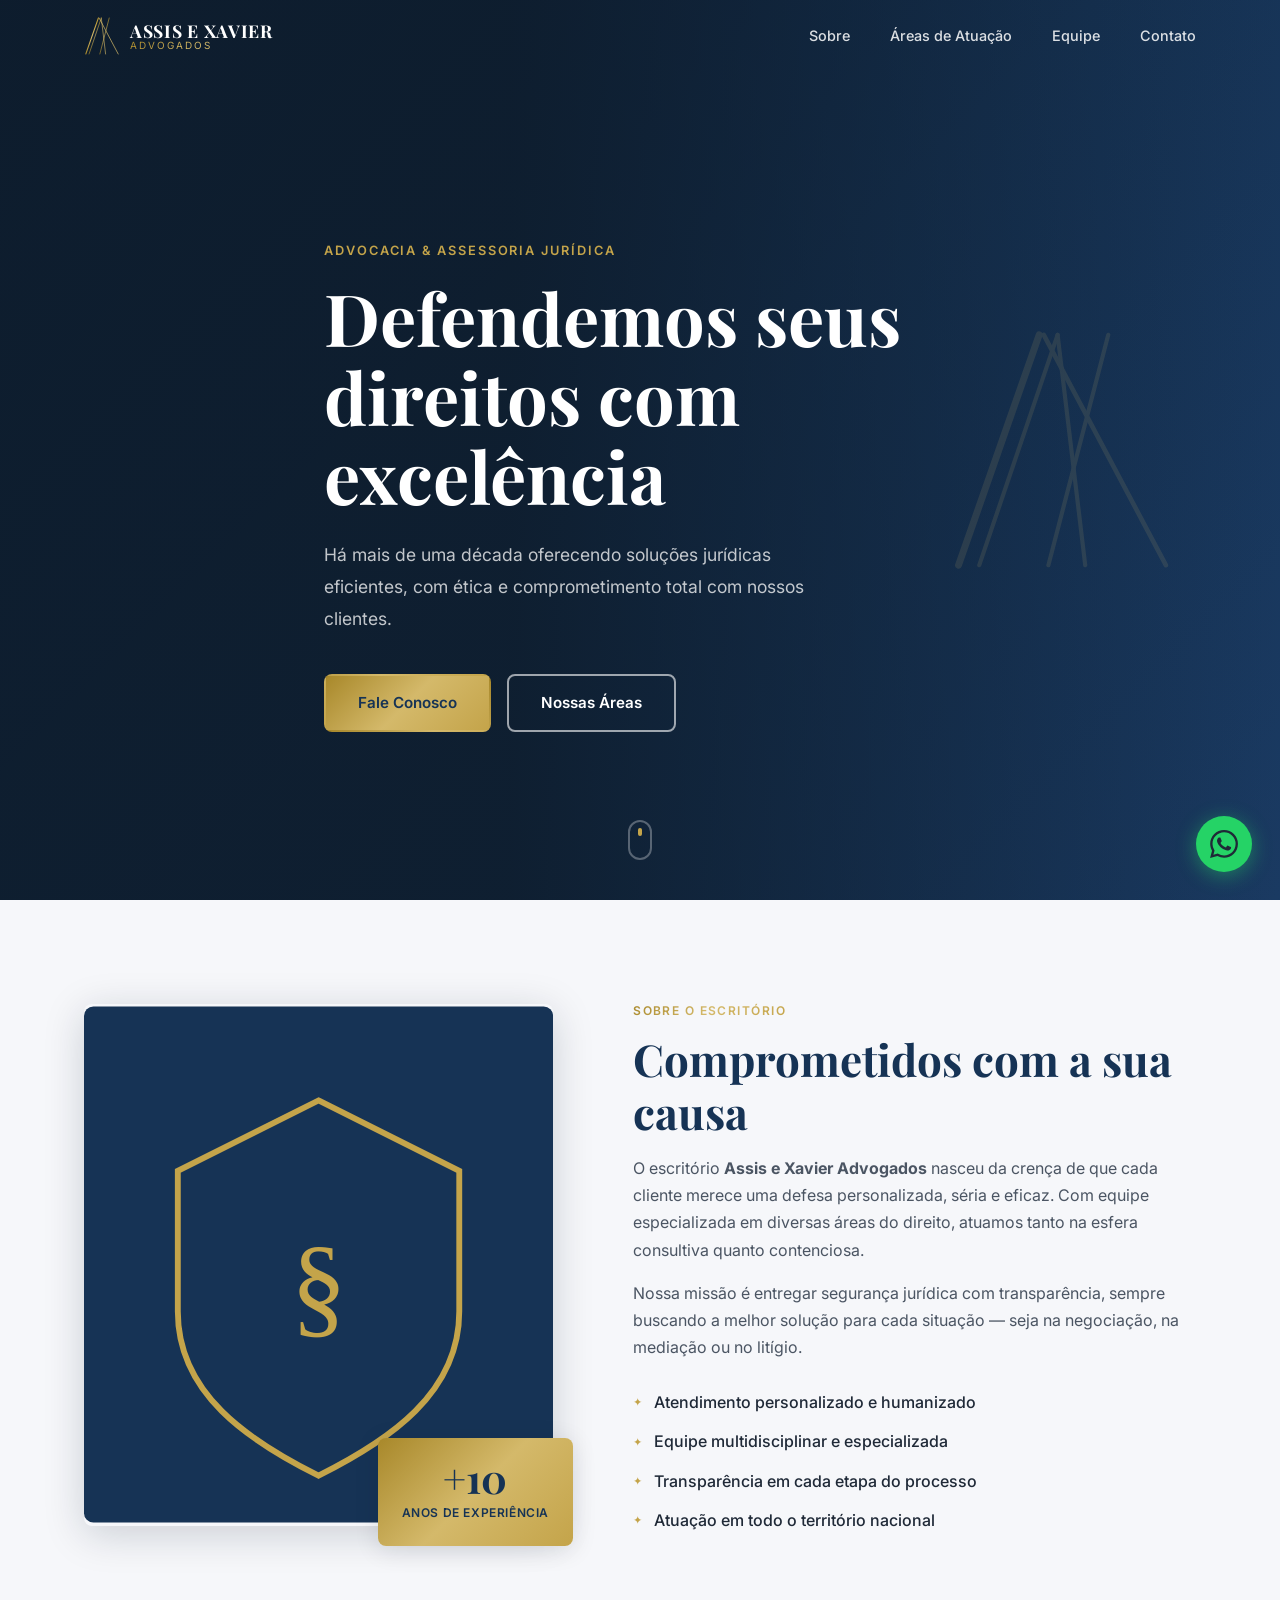
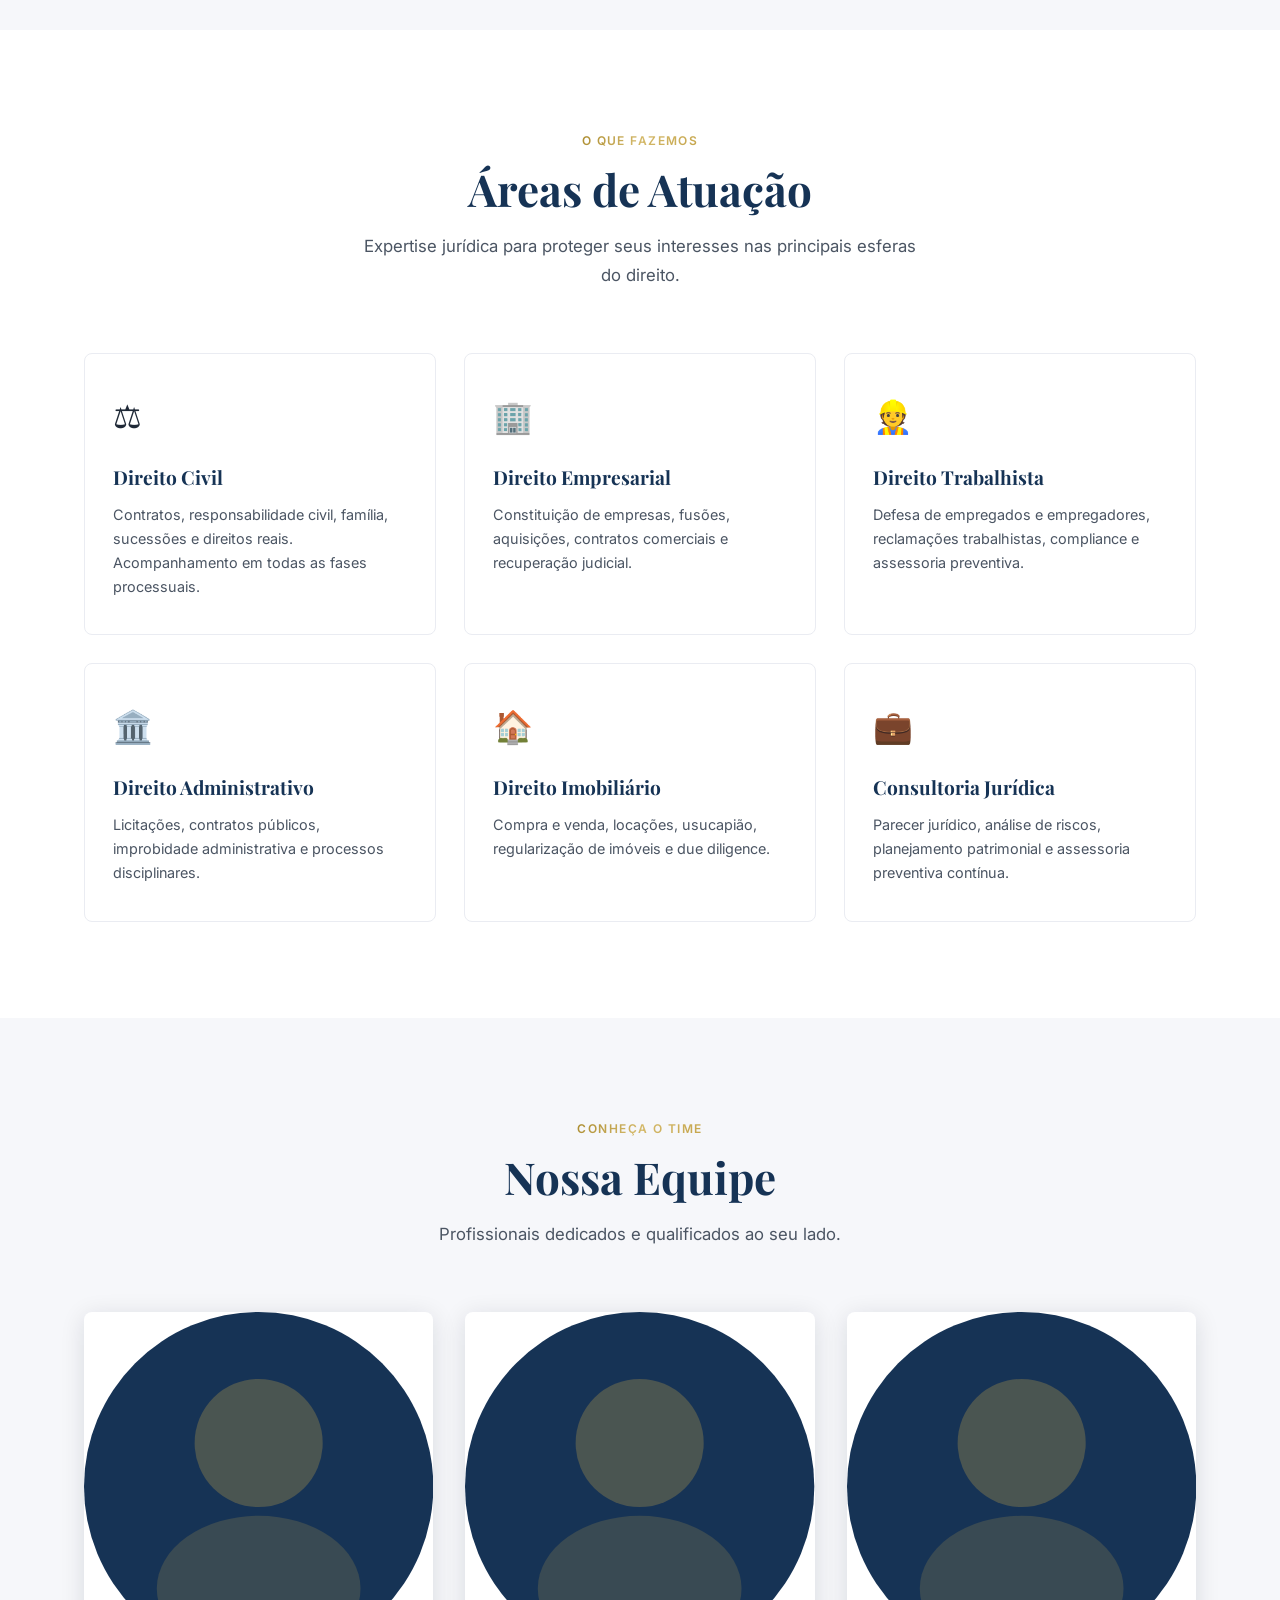
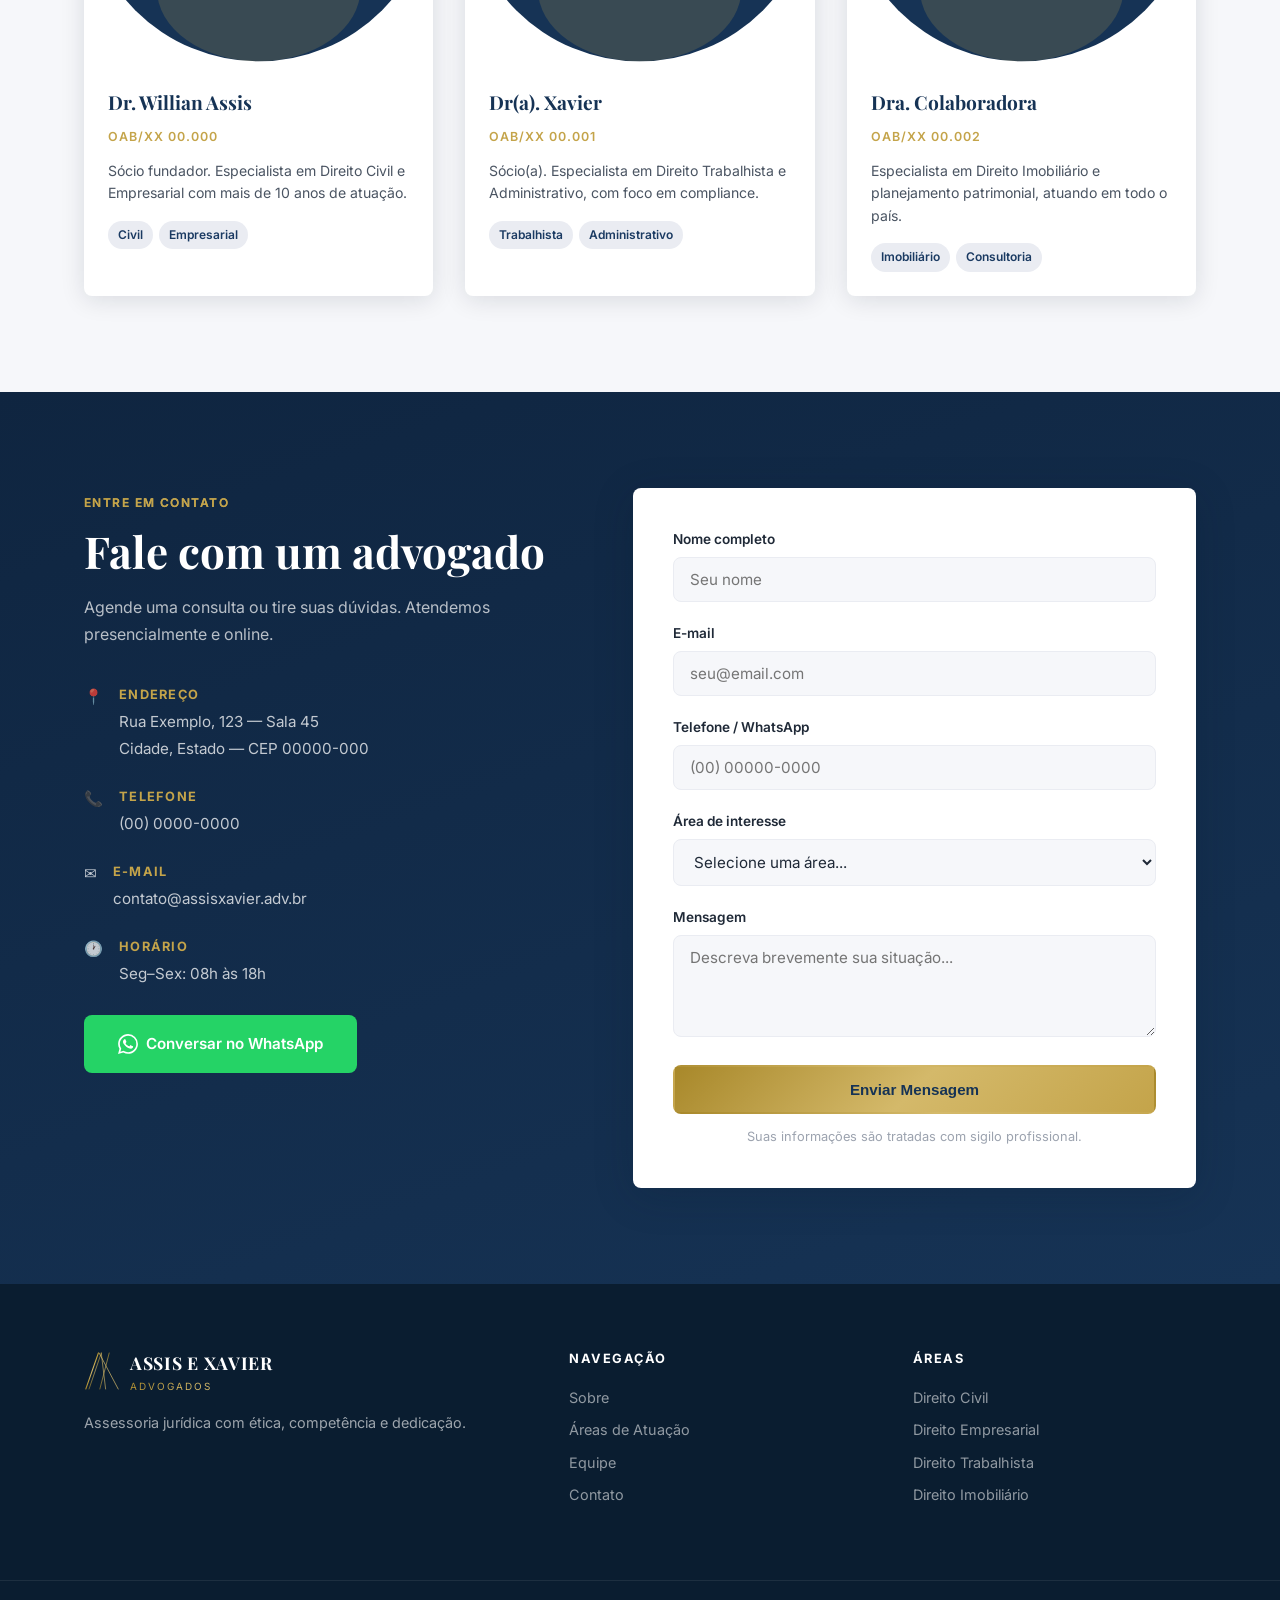
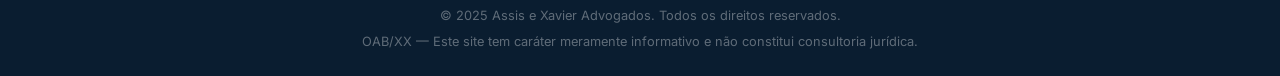
==== commit db5ab60e: "Fix hero monogram: smaller, subtle opacity" ====
--- a/index.html
+++ b/index.html
@@ -12,7 +12,6 @@
 </head>
 <body>
 
-  <!-- NAVBAR -->
   <header class="navbar" id="navbar">
     <div class="container navbar__inner">
       <a href="#inicio" class="navbar__logo">
@@ -48,15 +47,13 @@
     </div>
   </header>
 
-  <!-- HERO -->
   <section class="hero" id="inicio">
     <div class="hero__overlay"></div>
     <svg class="hero__monogram" viewBox="0 0 100 110" fill="none" xmlns="http://www.w3.org/2000/svg" aria-hidden="true">
       <defs>
         <linearGradient id="gold-hero" x1="0%" y1="100%" x2="100%" y2="0%">
-          <stop offset="0%" stop-color="#a8882a" stop-opacity="0.15"/>
-          <stop offset="50%" stop-color="#d4b96a" stop-opacity="0.22"/>
-          <stop offset="100%" stop-color="#b8962e" stop-opacity="0.12"/>
+          <stop offset="0%" stop-color="#d4b96a"/>
+          <stop offset="100%" stop-color="#d4b96a"/>
         </linearGradient>
       </defs>
       <line x1="5" y1="105" x2="40" y2="5" stroke="url(#gold-hero)" stroke-width="3" stroke-linecap="round"/>
@@ -69,10 +66,7 @@
     <div class="container hero__content">
       <p class="hero__eyebrow">Advocacia &amp; Assessoria Jurídica</p>
       <h1 class="hero__title">Defendemos seus<br />direitos com excelência</h1>
-      <p class="hero__subtitle">
-        Há mais de uma década oferecendo soluções jurídicas eficientes,
-        com ética e comprometimento total com nossos clientes.
-      </p>
+      <p class="hero__subtitle">Há mais de uma década oferecendo soluções jurídicas eficientes, com ética e comprometimento total com nossos clientes.</p>
       <div class="hero__actions">
         <a href="#contato" class="btn btn--primary">Fale Conosco</a>
         <a href="#areas" class="btn btn--outline">Nossas Áreas</a>
@@ -81,20 +75,17 @@
     <div class="hero__scroll-hint"><span></span></div>
   </section>
 
-  <!-- SOBRE -->
   <section class="section sobre" id="sobre">
     <div class="container sobre__grid">
       <div class="sobre__visual">
         <div class="sobre__badge"><strong>+10</strong><span>anos de experiência</span></div>
-        <div class="sobre__img-wrap">
-          <div class="sobre__img-placeholder">
-            <svg viewBox="0 0 200 220" fill="none" xmlns="http://www.w3.org/2000/svg">
-              <rect width="200" height="220" rx="4" fill="#163355"/>
-              <path d="M100 40 L160 70 L160 130 C160 165 130 185 100 200 C70 185 40 165 40 130 L40 70 Z" fill="none" stroke="#c4a44a" stroke-width="2.5"/>
-              <text x="100" y="135" text-anchor="middle" fill="#c4a44a" font-size="48" font-family="serif">§</text>
-            </svg>
-          </div>
-        </div>
+        <div class="sobre__img-wrap"><div class="sobre__img-placeholder">
+          <svg viewBox="0 0 200 220" fill="none" xmlns="http://www.w3.org/2000/svg">
+            <rect width="200" height="220" rx="4" fill="#163355"/>
+            <path d="M100 40 L160 70 L160 130 C160 165 130 185 100 200 C70 185 40 165 40 130 L40 70 Z" fill="none" stroke="#c4a44a" stroke-width="2.5"/>
+            <text x="100" y="135" text-anchor="middle" fill="#c4a44a" font-size="48" font-family="serif">§</text>
+          </svg>
+        </div></div>
       </div>
       <div class="sobre__text">
         <span class="section-eyebrow">Sobre o escritório</span>
@@ -111,7 +102,6 @@
     </div>
   </section>
 
-  <!-- ÁREAS -->
   <section class="section areas" id="areas">
     <div class="container">
       <div class="section-header">
@@ -130,7 +120,6 @@
     </div>
   </section>
 
-  <!-- EQUIPE -->
   <section class="section equipe" id="equipe">
     <div class="container">
       <div class="section-header">
@@ -139,35 +128,13 @@
         <p class="section-desc">Profissionais dedicados e qualificados ao seu lado.</p>
       </div>
       <div class="equipe__grid">
-        <div class="membro-card">
-          <div class="membro-card__avatar"><svg viewBox="0 0 120 120" xmlns="http://www.w3.org/2000/svg"><circle cx="60" cy="60" r="60" fill="#163355"/><circle cx="60" cy="45" r="22" fill="#c4a44a" opacity="0.3"/><ellipse cx="60" cy="95" rx="35" ry="25" fill="#c4a44a" opacity="0.2"/></svg></div>
-          <div class="membro-card__info">
-            <h3>Dr. Willian Assis</h3><span class="membro-oab">OAB/XX 00.000</span>
-            <p>Sócio fundador. Especialista em Direito Civil e Empresarial com mais de 10 anos de atuação.</p>
-            <div class="membro-card__areas"><span>Civil</span><span>Empresarial</span></div>
-          </div>
-        </div>
-        <div class="membro-card">
-          <div class="membro-card__avatar"><svg viewBox="0 0 120 120" xmlns="http://www.w3.org/2000/svg"><circle cx="60" cy="60" r="60" fill="#163355"/><circle cx="60" cy="45" r="22" fill="#c4a44a" opacity="0.3"/><ellipse cx="60" cy="95" rx="35" ry="25" fill="#c4a44a" opacity="0.2"/></svg></div>
-          <div class="membro-card__info">
-            <h3>Dr(a). Xavier</h3><span class="membro-oab">OAB/XX 00.001</span>
-            <p>Sócio(a). Especialista em Direito Trabalhista e Administrativo, com foco em compliance.</p>
-            <div class="membro-card__areas"><span>Trabalhista</span><span>Administrativo</span></div>
-          </div>
-        </div>
-        <div class="membro-card">
-          <div class="membro-card__avatar"><svg viewBox="0 0 120 120" xmlns="http://www.w3.org/2000/svg"><circle cx="60" cy="60" r="60" fill="#163355"/><circle cx="60" cy="45" r="22" fill="#c4a44a" opacity="0.3"/><ellipse cx="60" cy="95" rx="35" ry="25" fill="#c4a44a" opacity="0.2"/></svg></div>
-          <div class="membro-card__info">
-            <h3>Dra. Colaboradora</h3><span class="membro-oab">OAB/XX 00.002</span>
-            <p>Especialista em Direito Imobiliário e planejamento patrimonial, atuando em todo o país.</p>
-            <div class="membro-card__areas"><span>Imobiliário</span><span>Consultoria</span></div>
-          </div>
-        </div>
+        <div class="membro-card"><div class="membro-card__avatar"><svg viewBox="0 0 120 120" xmlns="http://www.w3.org/2000/svg"><circle cx="60" cy="60" r="60" fill="#163355"/><circle cx="60" cy="45" r="22" fill="#c4a44a" opacity="0.3"/><ellipse cx="60" cy="95" rx="35" ry="25" fill="#c4a44a" opacity="0.2"/></svg></div><div class="membro-card__info"><h3>Dr. Willian Assis</h3><span class="membro-oab">OAB/XX 00.000</span><p>Sócio fundador. Especialista em Direito Civil e Empresarial com mais de 10 anos de atuação.</p><div class="membro-card__areas"><span>Civil</span><span>Empresarial</span></div></div></div>
+        <div class="membro-card"><div class="membro-card__avatar"><svg viewBox="0 0 120 120" xmlns="http://www.w3.org/2000/svg"><circle cx="60" cy="60" r="60" fill="#163355"/><circle cx="60" cy="45" r="22" fill="#c4a44a" opacity="0.3"/><ellipse cx="60" cy="95" rx="35" ry="25" fill="#c4a44a" opacity="0.2"/></svg></div><div class="membro-card__info"><h3>Dr(a). Xavier</h3><span class="membro-oab">OAB/XX 00.001</span><p>Sócio(a). Especialista em Direito Trabalhista e Administrativo, com foco em compliance.</p><div class="membro-card__areas"><span>Trabalhista</span><span>Administrativo</span></div></div></div>
+        <div class="membro-card"><div class="membro-card__avatar"><svg viewBox="0 0 120 120" xmlns="http://www.w3.org/2000/svg"><circle cx="60" cy="60" r="60" fill="#163355"/><circle cx="60" cy="45" r="22" fill="#c4a44a" opacity="0.3"/><ellipse cx="60" cy="95" rx="35" ry="25" fill="#c4a44a" opacity="0.2"/></svg></div><div class="membro-card__info"><h3>Dra. Colaboradora</h3><span class="membro-oab">OAB/XX 00.002</span><p>Especialista em Direito Imobiliário e planejamento patrimonial, atuando em todo o país.</p><div class="membro-card__areas"><span>Imobiliário</span><span>Consultoria</span></div></div></div>
       </div>
     </div>
   </section>
 
-  <!-- CONTATO -->
   <section class="section contato" id="contato">
     <div class="container contato__grid">
       <div class="contato__info">
@@ -197,7 +164,6 @@
     </div>
   </section>
 
-  <!-- FOOTER -->
   <footer class="footer">
     <div class="container footer__inner">
       <div class="footer__brand">
--- a/assets/css/style.css
+++ b/assets/css/style.css
@@ -31,19 +31,7 @@
 .container { max-width: 1160px; margin-inline: auto; padding-inline: 24px; }
 .section { padding-block: 96px; }
 
-.section-eyebrow {
-  display: inline-block;
-  font-size: .75rem;
-  font-weight: 600;
-  letter-spacing: .12em;
-  text-transform: uppercase;
-  background: var(--gold-gradient);
-  -webkit-background-clip: text;
-  -webkit-text-fill-color: transparent;
-  background-clip: text;
-  margin-bottom: 12px;
-}
-
+.section-eyebrow { display: inline-block; font-size: .75rem; font-weight: 600; letter-spacing: .12em; text-transform: uppercase; background: var(--gold-gradient); -webkit-background-clip: text; -webkit-text-fill-color: transparent; background-clip: text; margin-bottom: 12px; }
 .section-title { font-family: var(--font-serif); font-size: clamp(1.75rem, 4vw, 2.75rem); font-weight: 700; color: var(--navy); line-height: 1.2; margin-bottom: 16px; }
 .section-desc { font-size: 1.05rem; color: var(--gray-600); max-width: 560px; }
 .section-header { text-align: center; margin-bottom: 64px; }
@@ -75,7 +63,7 @@
 .navbar__toggle span { display: block; width: 24px; height: 2px; background: var(--white); border-radius: 2px; transition: var(--transition); }
 
 .hero { position: relative; min-height: 100vh; display: flex; align-items: center; background: linear-gradient(135deg, #0f2540 0%, var(--navy) 50%, var(--navy-2) 100%); overflow: hidden; }
-.hero__monogram { position: absolute; right: 5%; top: 50%; transform: translateY(-50%); width: clamp(280px, 35vw, 500px); pointer-events: none; user-select: none; }
+.hero__monogram { position: absolute; right: 8%; top: 50%; transform: translateY(-50%); width: clamp(160px, 18vw, 260px); opacity: 0.12; pointer-events: none; user-select: none; }
 .hero__overlay { position: absolute; inset: 0; background: linear-gradient(to right, rgba(13,27,42,.85) 40%, transparent 100%); }
 .hero__content { position: relative; z-index: 1; max-width: 680px; padding-top: var(--navbar-h); }
 .hero__eyebrow { font-size: .8rem; font-weight: 600; letter-spacing: .15em; text-transform: uppercase; color: var(--gold); margin-bottom: 16px; }
@@ -130,7 +118,6 @@
 .contato-icon { font-size: 1.2rem; flex-shrink: 0; margin-top: 2px; }
 .contato__lista strong { display: block; font-size: .8rem; letter-spacing: .1em; text-transform: uppercase; color: var(--gold); margin-bottom: 2px; }
 .contato__lista span { color: rgba(255,255,255,.75); font-size: .95rem; line-height: 1.5; }
-
 .contato__form { background: var(--white); border-radius: var(--radius); padding: 40px; box-shadow: var(--shadow-lg); }
 .form-group { margin-bottom: 20px; }
 .form-group label { display: block; font-size: .85rem; font-weight: 600; color: var(--gray-800); margin-bottom: 6px; }
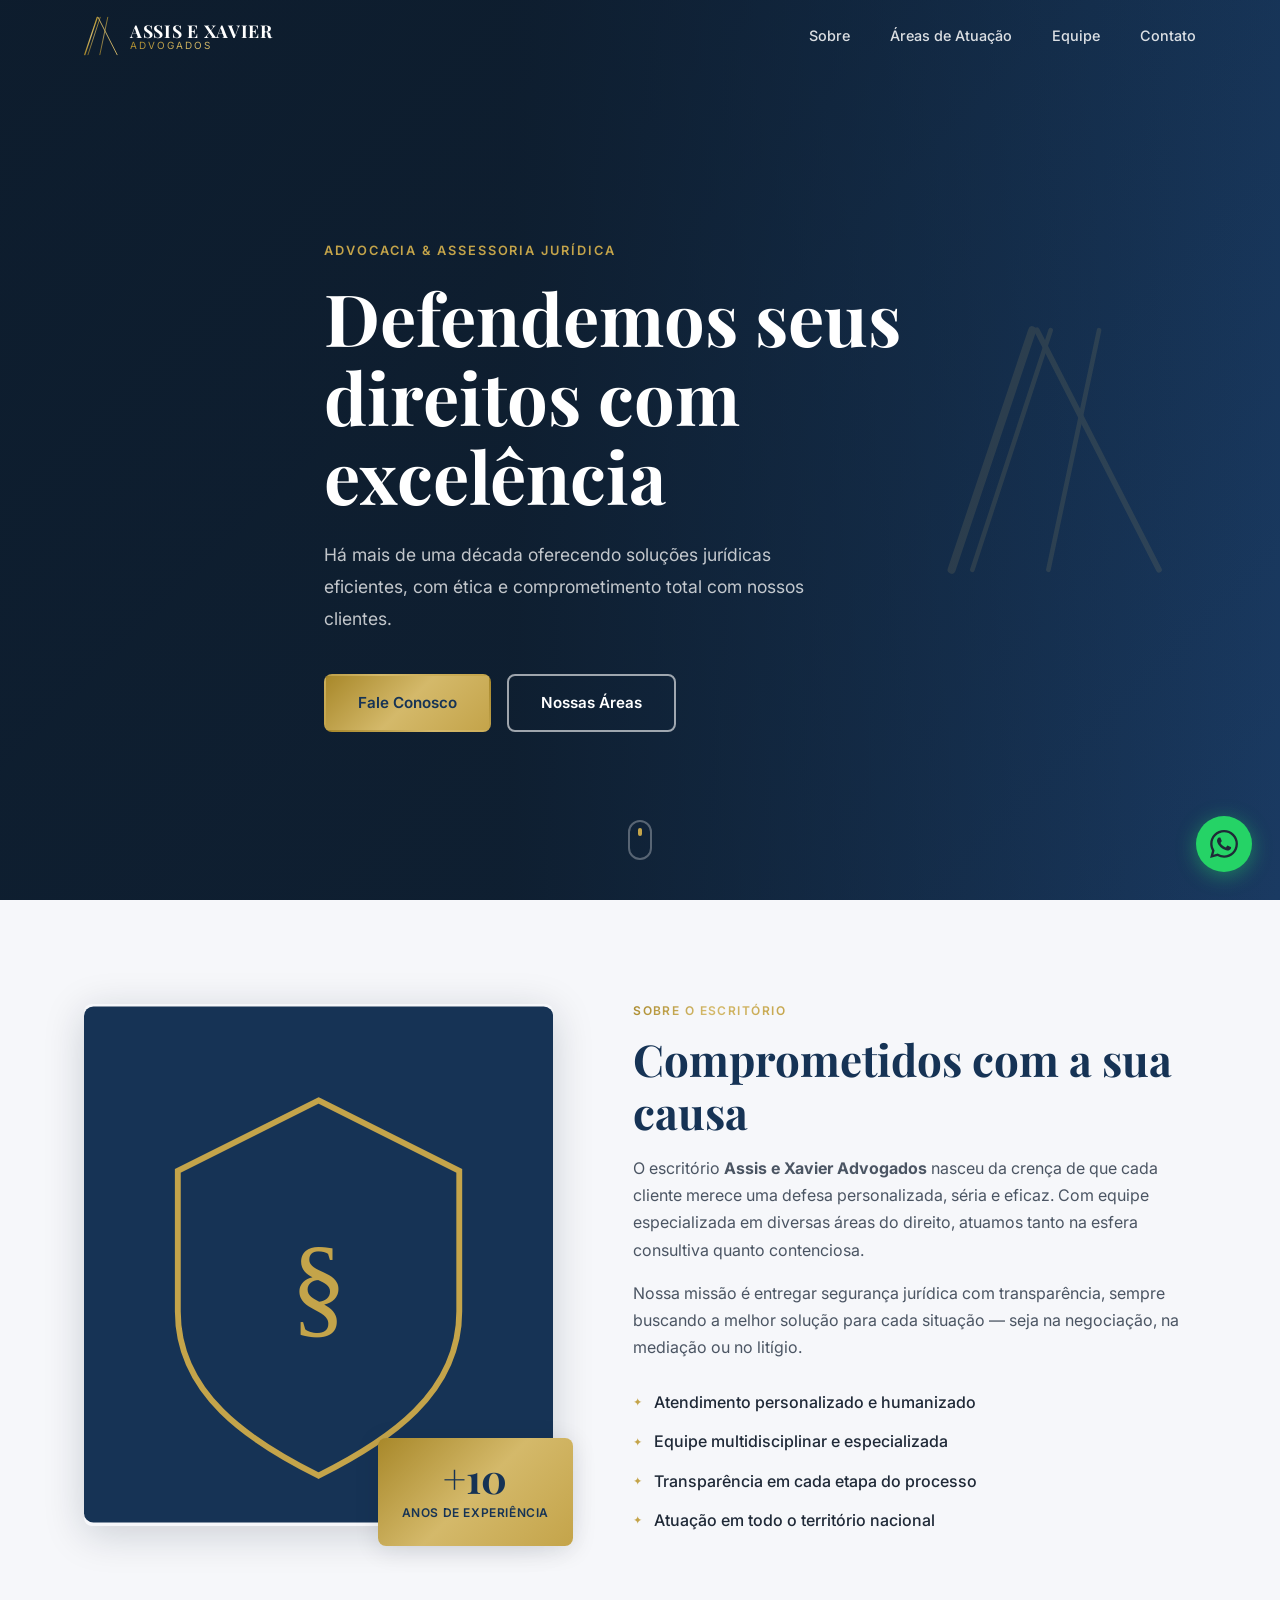
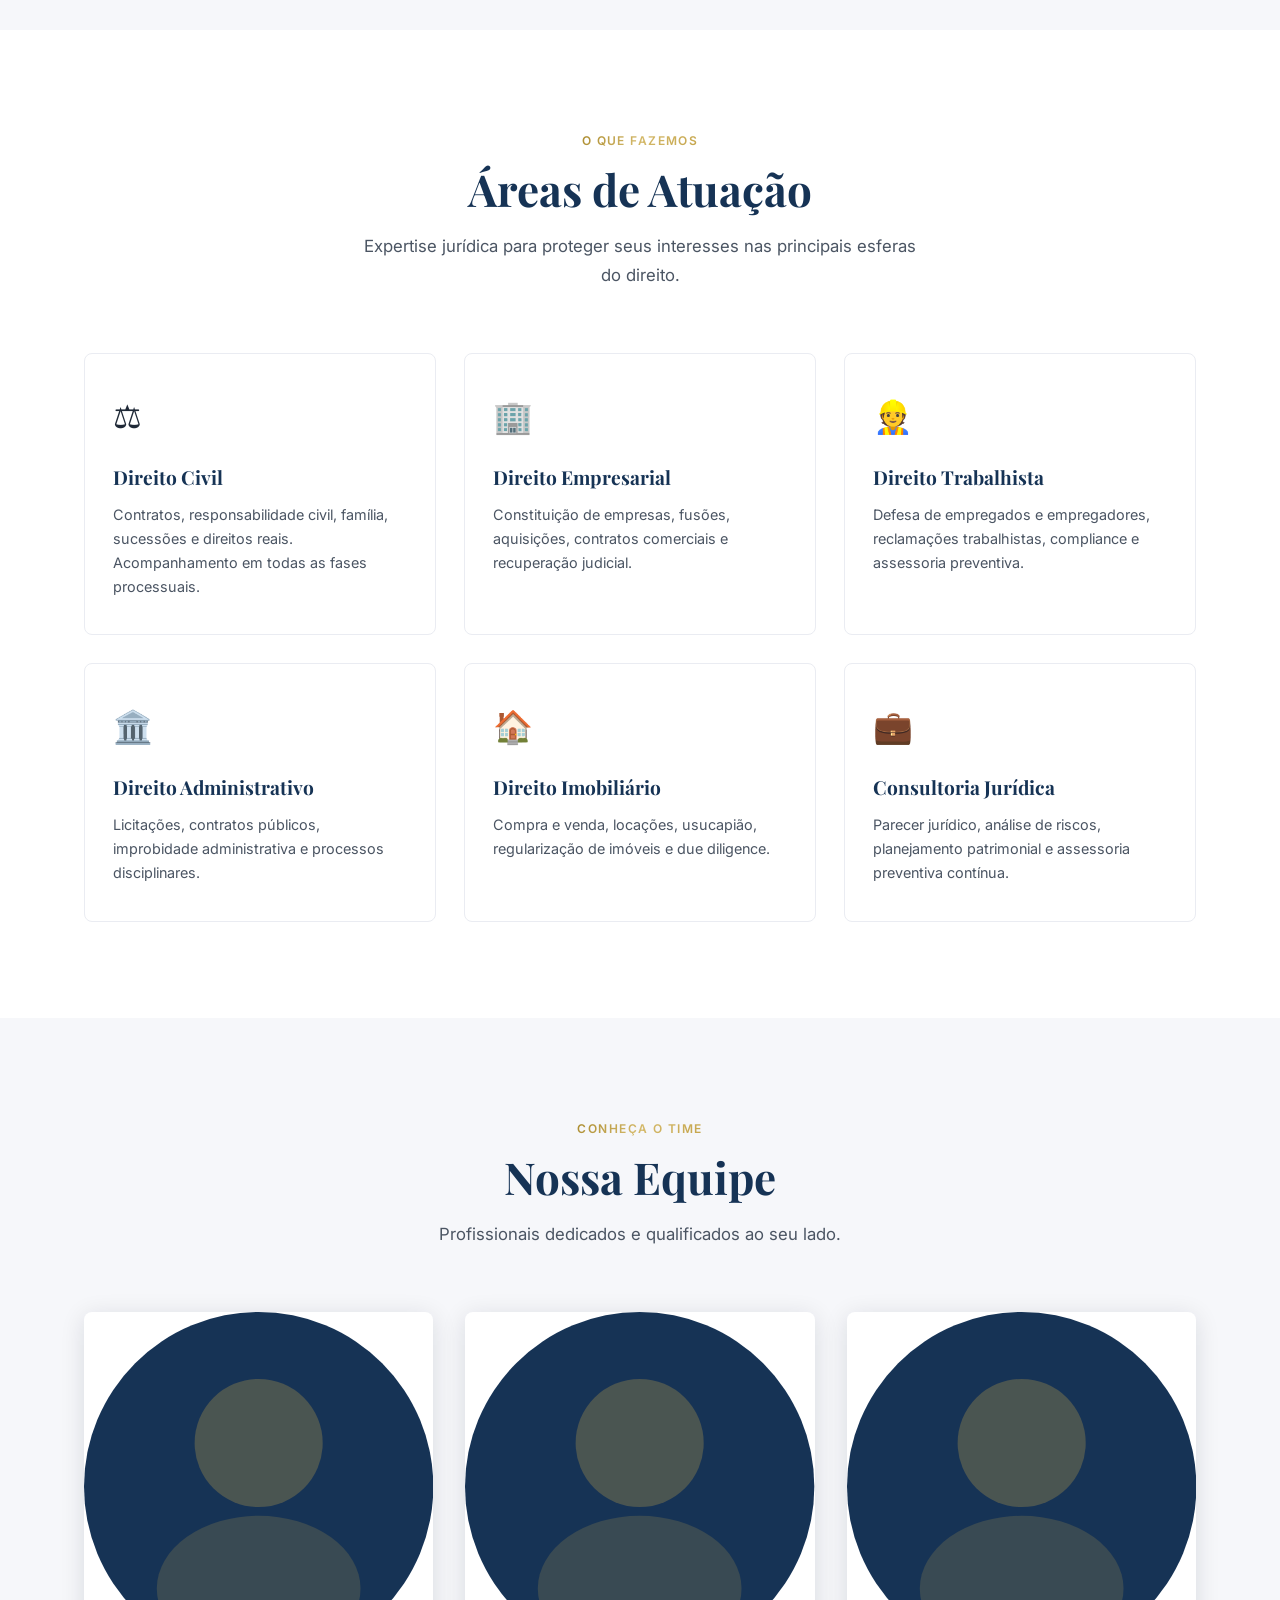
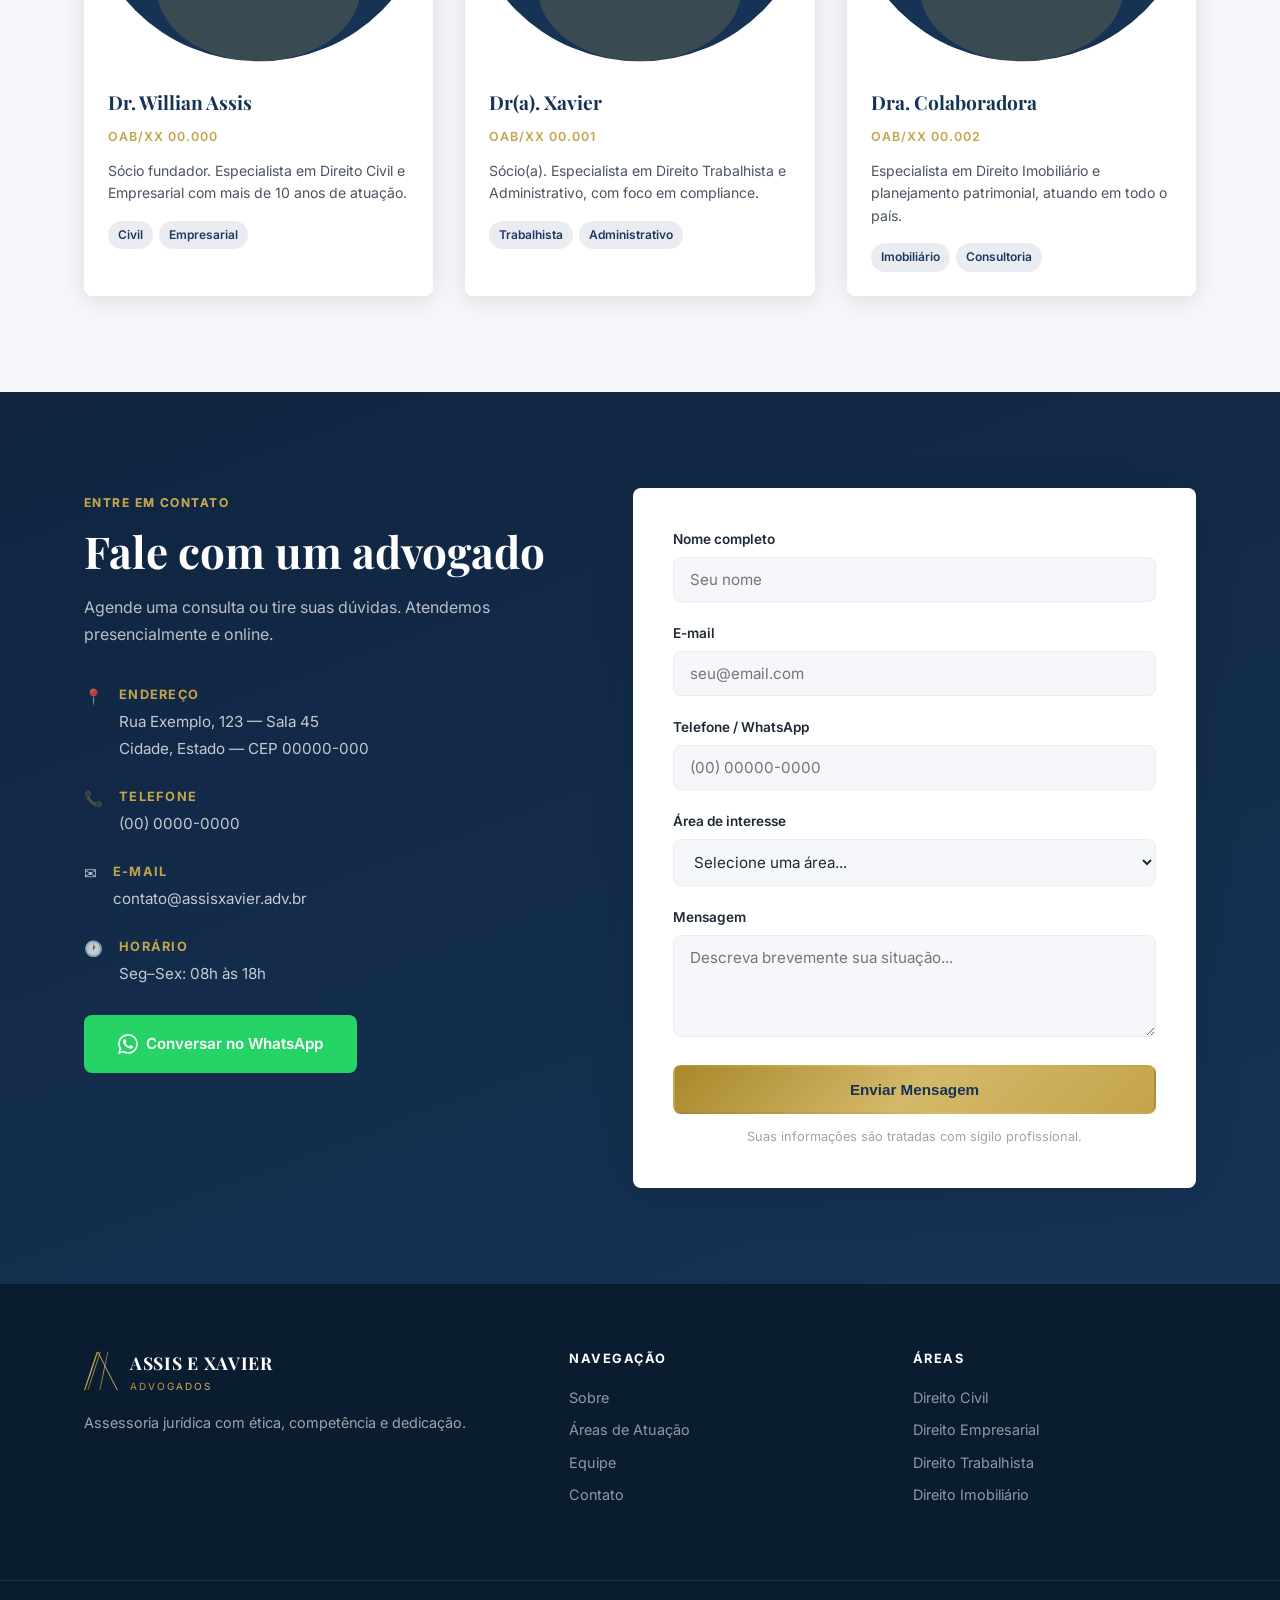
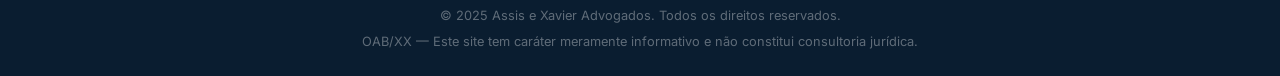
==== commit b46237a2: "Redesign AX monogram: 4 lines matching real logo structure" ====
--- a/index.html
+++ b/index.html
@@ -23,12 +23,10 @@
               <stop offset="100%" stop-color="#b8962e"/>
             </linearGradient>
           </defs>
-          <line x1="5" y1="105" x2="40" y2="5" stroke="url(#gold-nav)" stroke-width="3" stroke-linecap="round"/>
-          <line x1="14" y1="105" x2="48" y2="5" stroke="url(#gold-nav)" stroke-width="1.8" stroke-linecap="round"/>
-          <line x1="18" y1="72" x2="50" y2="72" stroke="url(#gold-nav)" stroke-width="2" stroke-linecap="round"/>
-          <line x1="48" y1="5" x2="60" y2="105" stroke="url(#gold-nav)" stroke-width="1.8" stroke-linecap="round"/>
-          <line x1="42" y1="5" x2="95" y2="105" stroke="url(#gold-nav)" stroke-width="2" stroke-linecap="round"/>
-          <line x1="70" y1="5" x2="44" y2="105" stroke="url(#gold-nav)" stroke-width="1.8" stroke-linecap="round"/>
+          <line x1="2" y1="107" x2="37" y2="3" stroke="url(#gold-nav)" stroke-width="3.5" stroke-linecap="round"/>
+          <line x1="11" y1="107" x2="45" y2="3" stroke="url(#gold-nav)" stroke-width="2" stroke-linecap="round"/>
+          <line x1="39" y1="3" x2="92" y2="107" stroke="url(#gold-nav)" stroke-width="2.5" stroke-linecap="round"/>
+          <line x1="66" y1="3" x2="44" y2="107" stroke="url(#gold-nav)" stroke-width="2" stroke-linecap="round"/>
         </svg>
         <div class="logo-text">
           <span class="logo-main">Assis e Xavier</span>
@@ -50,18 +48,11 @@
   <section class="hero" id="inicio">
     <div class="hero__overlay"></div>
     <svg class="hero__monogram" viewBox="0 0 100 110" fill="none" xmlns="http://www.w3.org/2000/svg" aria-hidden="true">
-      <defs>
-        <linearGradient id="gold-hero" x1="0%" y1="100%" x2="100%" y2="0%">
-          <stop offset="0%" stop-color="#d4b96a"/>
-          <stop offset="100%" stop-color="#d4b96a"/>
-        </linearGradient>
-      </defs>
-      <line x1="5" y1="105" x2="40" y2="5" stroke="url(#gold-hero)" stroke-width="3" stroke-linecap="round"/>
-      <line x1="14" y1="105" x2="48" y2="5" stroke="url(#gold-hero)" stroke-width="1.8" stroke-linecap="round"/>
-      <line x1="18" y1="72" x2="50" y2="72" stroke="url(#gold-hero)" stroke-width="2" stroke-linecap="round"/>
-      <line x1="48" y1="5" x2="60" y2="105" stroke="url(#gold-hero)" stroke-width="1.8" stroke-linecap="round"/>
-      <line x1="42" y1="5" x2="95" y2="105" stroke="url(#gold-hero)" stroke-width="2" stroke-linecap="round"/>
-      <line x1="70" y1="5" x2="44" y2="105" stroke="url(#gold-hero)" stroke-width="1.8" stroke-linecap="round"/>
+      <defs><linearGradient id="gold-hero" x1="0%" y1="100%" x2="100%" y2="0%"><stop offset="0%" stop-color="#d4b96a"/><stop offset="100%" stop-color="#d4b96a"/></linearGradient></defs>
+      <line x1="2" y1="107" x2="37" y2="3" stroke="url(#gold-hero)" stroke-width="3.5" stroke-linecap="round"/>
+      <line x1="11" y1="107" x2="45" y2="3" stroke="url(#gold-hero)" stroke-width="2" stroke-linecap="round"/>
+      <line x1="39" y1="3" x2="92" y2="107" stroke="url(#gold-hero)" stroke-width="2.5" stroke-linecap="round"/>
+      <line x1="66" y1="3" x2="44" y2="107" stroke="url(#gold-hero)" stroke-width="2" stroke-linecap="round"/>
     </svg>
     <div class="container hero__content">
       <p class="hero__eyebrow">Advocacia &amp; Assessoria Jurídica</p>
@@ -80,11 +71,7 @@
       <div class="sobre__visual">
         <div class="sobre__badge"><strong>+10</strong><span>anos de experiência</span></div>
         <div class="sobre__img-wrap"><div class="sobre__img-placeholder">
-          <svg viewBox="0 0 200 220" fill="none" xmlns="http://www.w3.org/2000/svg">
-            <rect width="200" height="220" rx="4" fill="#163355"/>
-            <path d="M100 40 L160 70 L160 130 C160 165 130 185 100 200 C70 185 40 165 40 130 L40 70 Z" fill="none" stroke="#c4a44a" stroke-width="2.5"/>
-            <text x="100" y="135" text-anchor="middle" fill="#c4a44a" font-size="48" font-family="serif">§</text>
-          </svg>
+          <svg viewBox="0 0 200 220" fill="none" xmlns="http://www.w3.org/2000/svg"><rect width="200" height="220" rx="4" fill="#163355"/><path d="M100 40 L160 70 L160 130 C160 165 130 185 100 200 C70 185 40 165 40 130 L40 70 Z" fill="none" stroke="#c4a44a" stroke-width="2.5"/><text x="100" y="135" text-anchor="middle" fill="#c4a44a" font-size="48" font-family="serif">§</text></svg>
         </div></div>
       </div>
       <div class="sobre__text">
@@ -104,11 +91,7 @@
 
   <section class="section areas" id="areas">
     <div class="container">
-      <div class="section-header">
-        <span class="section-eyebrow">O que fazemos</span>
-        <h2 class="section-title">Áreas de Atuação</h2>
-        <p class="section-desc">Expertise jurídica para proteger seus interesses nas principais esferas do direito.</p>
-      </div>
+      <div class="section-header"><span class="section-eyebrow">O que fazemos</span><h2 class="section-title">Áreas de Atuação</h2><p class="section-desc">Expertise jurídica para proteger seus interesses nas principais esferas do direito.</p></div>
       <div class="areas__grid">
         <div class="area-card"><div class="area-card__icon">⚖️</div><h3>Direito Civil</h3><p>Contratos, responsabilidade civil, família, sucessões e direitos reais. Acompanhamento em todas as fases processuais.</p></div>
         <div class="area-card"><div class="area-card__icon">🏢</div><h3>Direito Empresarial</h3><p>Constituição de empresas, fusões, aquisições, contratos comerciais e recuperação judicial.</p></div>
@@ -122,11 +105,7 @@
 
   <section class="section equipe" id="equipe">
     <div class="container">
-      <div class="section-header">
-        <span class="section-eyebrow">Conheça o time</span>
-        <h2 class="section-title">Nossa Equipe</h2>
-        <p class="section-desc">Profissionais dedicados e qualificados ao seu lado.</p>
-      </div>
+      <div class="section-header"><span class="section-eyebrow">Conheça o time</span><h2 class="section-title">Nossa Equipe</h2><p class="section-desc">Profissionais dedicados e qualificados ao seu lado.</p></div>
       <div class="equipe__grid">
         <div class="membro-card"><div class="membro-card__avatar"><svg viewBox="0 0 120 120" xmlns="http://www.w3.org/2000/svg"><circle cx="60" cy="60" r="60" fill="#163355"/><circle cx="60" cy="45" r="22" fill="#c4a44a" opacity="0.3"/><ellipse cx="60" cy="95" rx="35" ry="25" fill="#c4a44a" opacity="0.2"/></svg></div><div class="membro-card__info"><h3>Dr. Willian Assis</h3><span class="membro-oab">OAB/XX 00.000</span><p>Sócio fundador. Especialista em Direito Civil e Empresarial com mais de 10 anos de atuação.</p><div class="membro-card__areas"><span>Civil</span><span>Empresarial</span></div></div></div>
         <div class="membro-card"><div class="membro-card__avatar"><svg viewBox="0 0 120 120" xmlns="http://www.w3.org/2000/svg"><circle cx="60" cy="60" r="60" fill="#163355"/><circle cx="60" cy="45" r="22" fill="#c4a44a" opacity="0.3"/><ellipse cx="60" cy="95" rx="35" ry="25" fill="#c4a44a" opacity="0.2"/></svg></div><div class="membro-card__info"><h3>Dr(a). Xavier</h3><span class="membro-oab">OAB/XX 00.001</span><p>Sócio(a). Especialista em Direito Trabalhista e Administrativo, com foco em compliance.</p><div class="membro-card__areas"><span>Trabalhista</span><span>Administrativo</span></div></div></div>
@@ -170,12 +149,10 @@
         <div class="footer__logo">
           <svg class="logo-monogram" viewBox="0 0 100 110" fill="none" xmlns="http://www.w3.org/2000/svg" aria-hidden="true">
             <defs><linearGradient id="gold-ft" x1="0%" y1="100%" x2="100%" y2="0%"><stop offset="0%" stop-color="#a8882a"/><stop offset="50%" stop-color="#d4b96a"/><stop offset="100%" stop-color="#b8962e"/></linearGradient></defs>
-            <line x1="5" y1="105" x2="40" y2="5" stroke="url(#gold-ft)" stroke-width="3" stroke-linecap="round"/>
-            <line x1="14" y1="105" x2="48" y2="5" stroke="url(#gold-ft)" stroke-width="1.8" stroke-linecap="round"/>
-            <line x1="18" y1="72" x2="50" y2="72" stroke="url(#gold-ft)" stroke-width="2" stroke-linecap="round"/>
-            <line x1="48" y1="5" x2="60" y2="105" stroke="url(#gold-ft)" stroke-width="1.8" stroke-linecap="round"/>
-            <line x1="42" y1="5" x2="95" y2="105" stroke="url(#gold-ft)" stroke-width="2" stroke-linecap="round"/>
-            <line x1="70" y1="5" x2="44" y2="105" stroke="url(#gold-ft)" stroke-width="1.8" stroke-linecap="round"/>
+            <line x1="2" y1="107" x2="37" y2="3" stroke="url(#gold-ft)" stroke-width="3.5" stroke-linecap="round"/>
+            <line x1="11" y1="107" x2="45" y2="3" stroke="url(#gold-ft)" stroke-width="2" stroke-linecap="round"/>
+            <line x1="39" y1="3" x2="92" y2="107" stroke="url(#gold-ft)" stroke-width="2.5" stroke-linecap="round"/>
+            <line x1="66" y1="3" x2="44" y2="107" stroke="url(#gold-ft)" stroke-width="2" stroke-linecap="round"/>
           </svg>
           <div class="logo-text"><span class="logo-main">Assis e Xavier</span><span class="logo-sub">Advogados</span></div>
         </div>
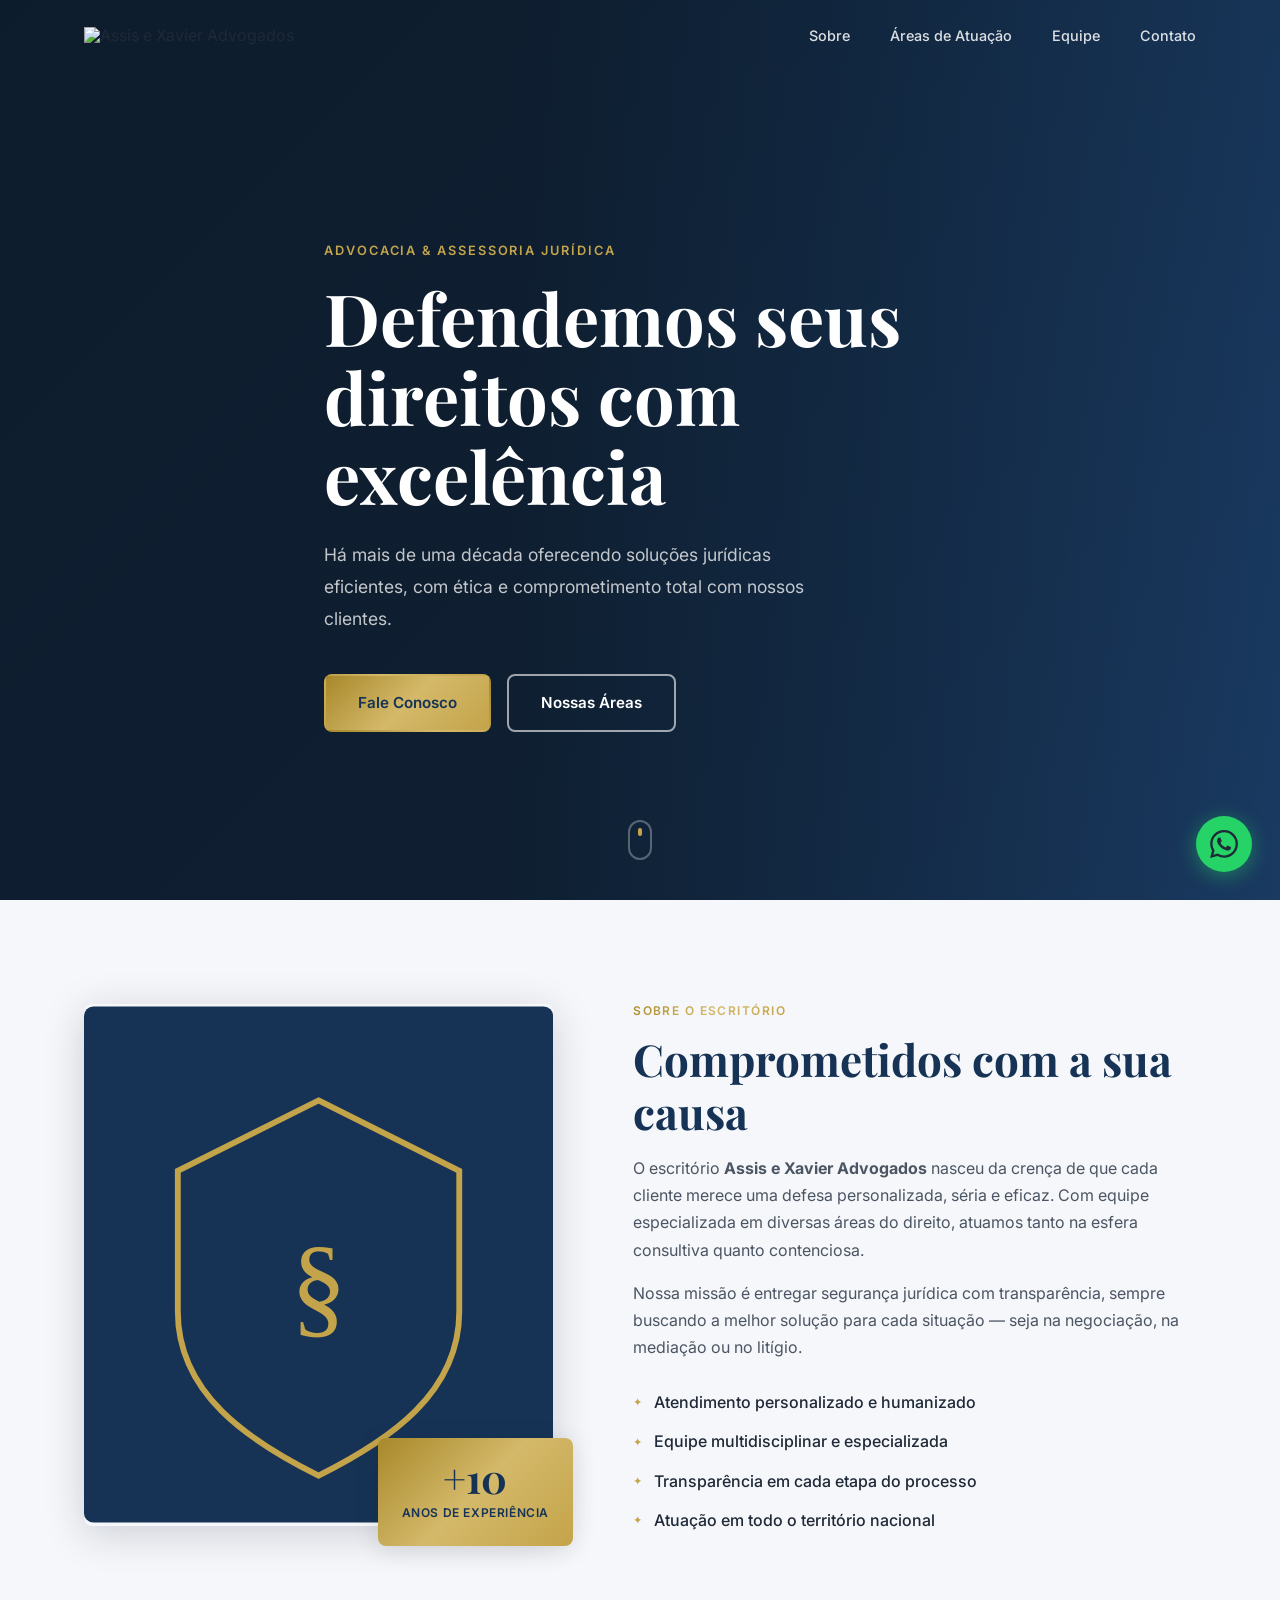
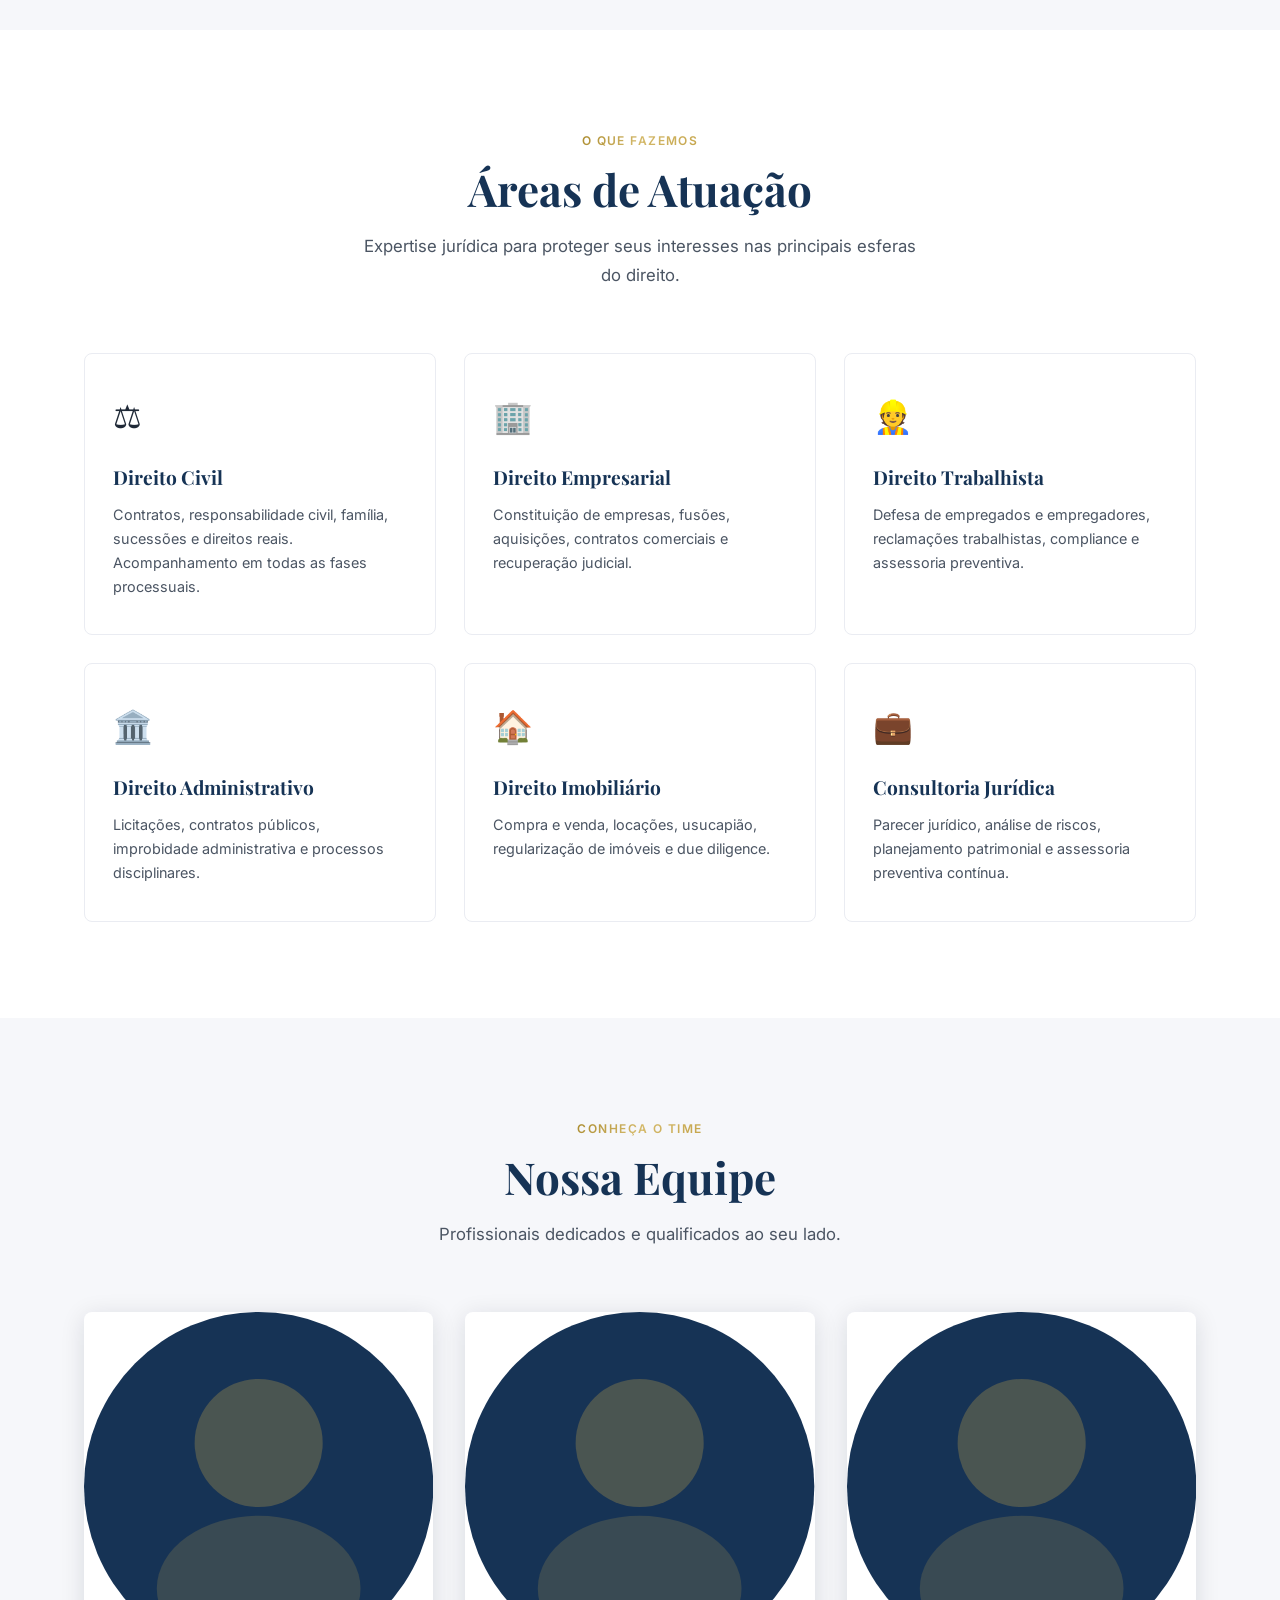
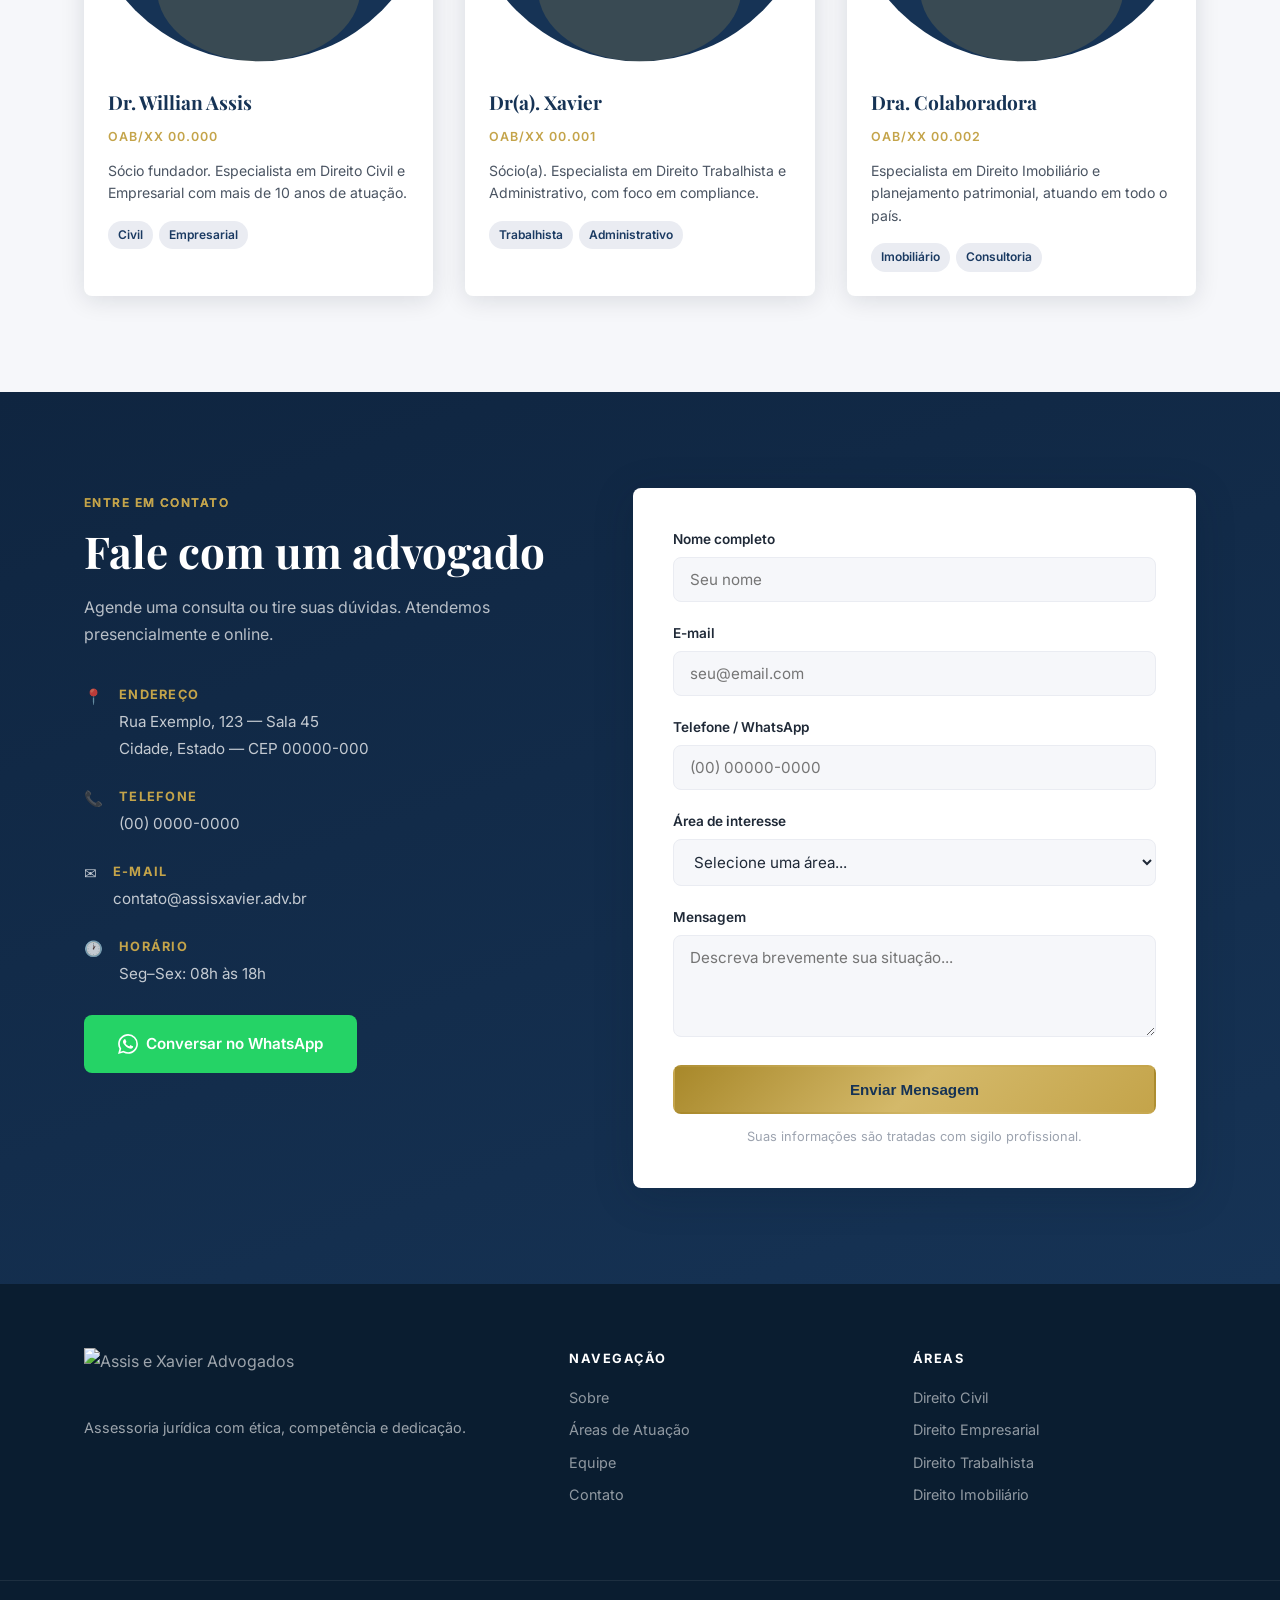
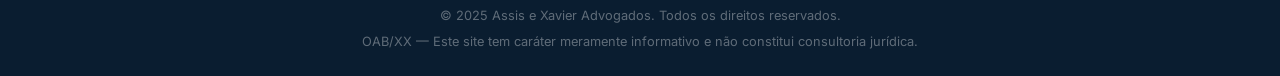
==== commit 1ccd3f26: "Use real logo PNG image in navbar" ====
--- a/index.html
+++ b/index.html
@@ -15,23 +15,7 @@
   <header class="navbar" id="navbar">
     <div class="container navbar__inner">
       <a href="#inicio" class="navbar__logo">
-        <svg class="logo-monogram" viewBox="0 0 100 110" fill="none" xmlns="http://www.w3.org/2000/svg" aria-hidden="true">
-          <defs>
-            <linearGradient id="gold-nav" x1="0%" y1="100%" x2="100%" y2="0%">
-              <stop offset="0%" stop-color="#a8882a"/>
-              <stop offset="50%" stop-color="#d4b96a"/>
-              <stop offset="100%" stop-color="#b8962e"/>
-            </linearGradient>
-          </defs>
-          <line x1="2" y1="107" x2="37" y2="3" stroke="url(#gold-nav)" stroke-width="3.5" stroke-linecap="round"/>
-          <line x1="11" y1="107" x2="45" y2="3" stroke="url(#gold-nav)" stroke-width="2" stroke-linecap="round"/>
-          <line x1="39" y1="3" x2="92" y2="107" stroke="url(#gold-nav)" stroke-width="2.5" stroke-linecap="round"/>
-          <line x1="66" y1="3" x2="44" y2="107" stroke="url(#gold-nav)" stroke-width="2" stroke-linecap="round"/>
-        </svg>
-        <div class="logo-text">
-          <span class="logo-main">Assis e Xavier</span>
-          <span class="logo-sub">Advogados</span>
-        </div>
+        <img src="assets/img/logo-1.png" alt="Assis e Xavier Advogados" class="logo-img" />
       </a>
       <nav class="navbar__nav" id="nav-menu">
         <a href="#sobre">Sobre</a>
@@ -47,13 +31,6 @@
 
   <section class="hero" id="inicio">
     <div class="hero__overlay"></div>
-    <svg class="hero__monogram" viewBox="0 0 100 110" fill="none" xmlns="http://www.w3.org/2000/svg" aria-hidden="true">
-      <defs><linearGradient id="gold-hero" x1="0%" y1="100%" x2="100%" y2="0%"><stop offset="0%" stop-color="#d4b96a"/><stop offset="100%" stop-color="#d4b96a"/></linearGradient></defs>
-      <line x1="2" y1="107" x2="37" y2="3" stroke="url(#gold-hero)" stroke-width="3.5" stroke-linecap="round"/>
-      <line x1="11" y1="107" x2="45" y2="3" stroke="url(#gold-hero)" stroke-width="2" stroke-linecap="round"/>
-      <line x1="39" y1="3" x2="92" y2="107" stroke="url(#gold-hero)" stroke-width="2.5" stroke-linecap="round"/>
-      <line x1="66" y1="3" x2="44" y2="107" stroke="url(#gold-hero)" stroke-width="2" stroke-linecap="round"/>
-    </svg>
     <div class="container hero__content">
       <p class="hero__eyebrow">Advocacia &amp; Assessoria Jurídica</p>
       <h1 class="hero__title">Defendemos seus<br />direitos com excelência</h1>
@@ -62,6 +39,9 @@
         <a href="#contato" class="btn btn--primary">Fale Conosco</a>
         <a href="#areas" class="btn btn--outline">Nossas Áreas</a>
       </div>
+    </div>
+    <div class="hero__logo-bg">
+      <img src="assets/img/logo-1.png" alt="" aria-hidden="true" />
     </div>
     <div class="hero__scroll-hint"><span></span></div>
   </section>
@@ -147,14 +127,7 @@
     <div class="container footer__inner">
       <div class="footer__brand">
         <div class="footer__logo">
-          <svg class="logo-monogram" viewBox="0 0 100 110" fill="none" xmlns="http://www.w3.org/2000/svg" aria-hidden="true">
-            <defs><linearGradient id="gold-ft" x1="0%" y1="100%" x2="100%" y2="0%"><stop offset="0%" stop-color="#a8882a"/><stop offset="50%" stop-color="#d4b96a"/><stop offset="100%" stop-color="#b8962e"/></linearGradient></defs>
-            <line x1="2" y1="107" x2="37" y2="3" stroke="url(#gold-ft)" stroke-width="3.5" stroke-linecap="round"/>
-            <line x1="11" y1="107" x2="45" y2="3" stroke="url(#gold-ft)" stroke-width="2" stroke-linecap="round"/>
-            <line x1="39" y1="3" x2="92" y2="107" stroke="url(#gold-ft)" stroke-width="2.5" stroke-linecap="round"/>
-            <line x1="66" y1="3" x2="44" y2="107" stroke="url(#gold-ft)" stroke-width="2" stroke-linecap="round"/>
-          </svg>
-          <div class="logo-text"><span class="logo-main">Assis e Xavier</span><span class="logo-sub">Advogados</span></div>
+          <img src="assets/img/logo-1.png" alt="Assis e Xavier Advogados" class="logo-img" style="height:52px;" />
         </div>
         <p>Assessoria jurídica com ética, competência e dedicação.</p>
       </div>
